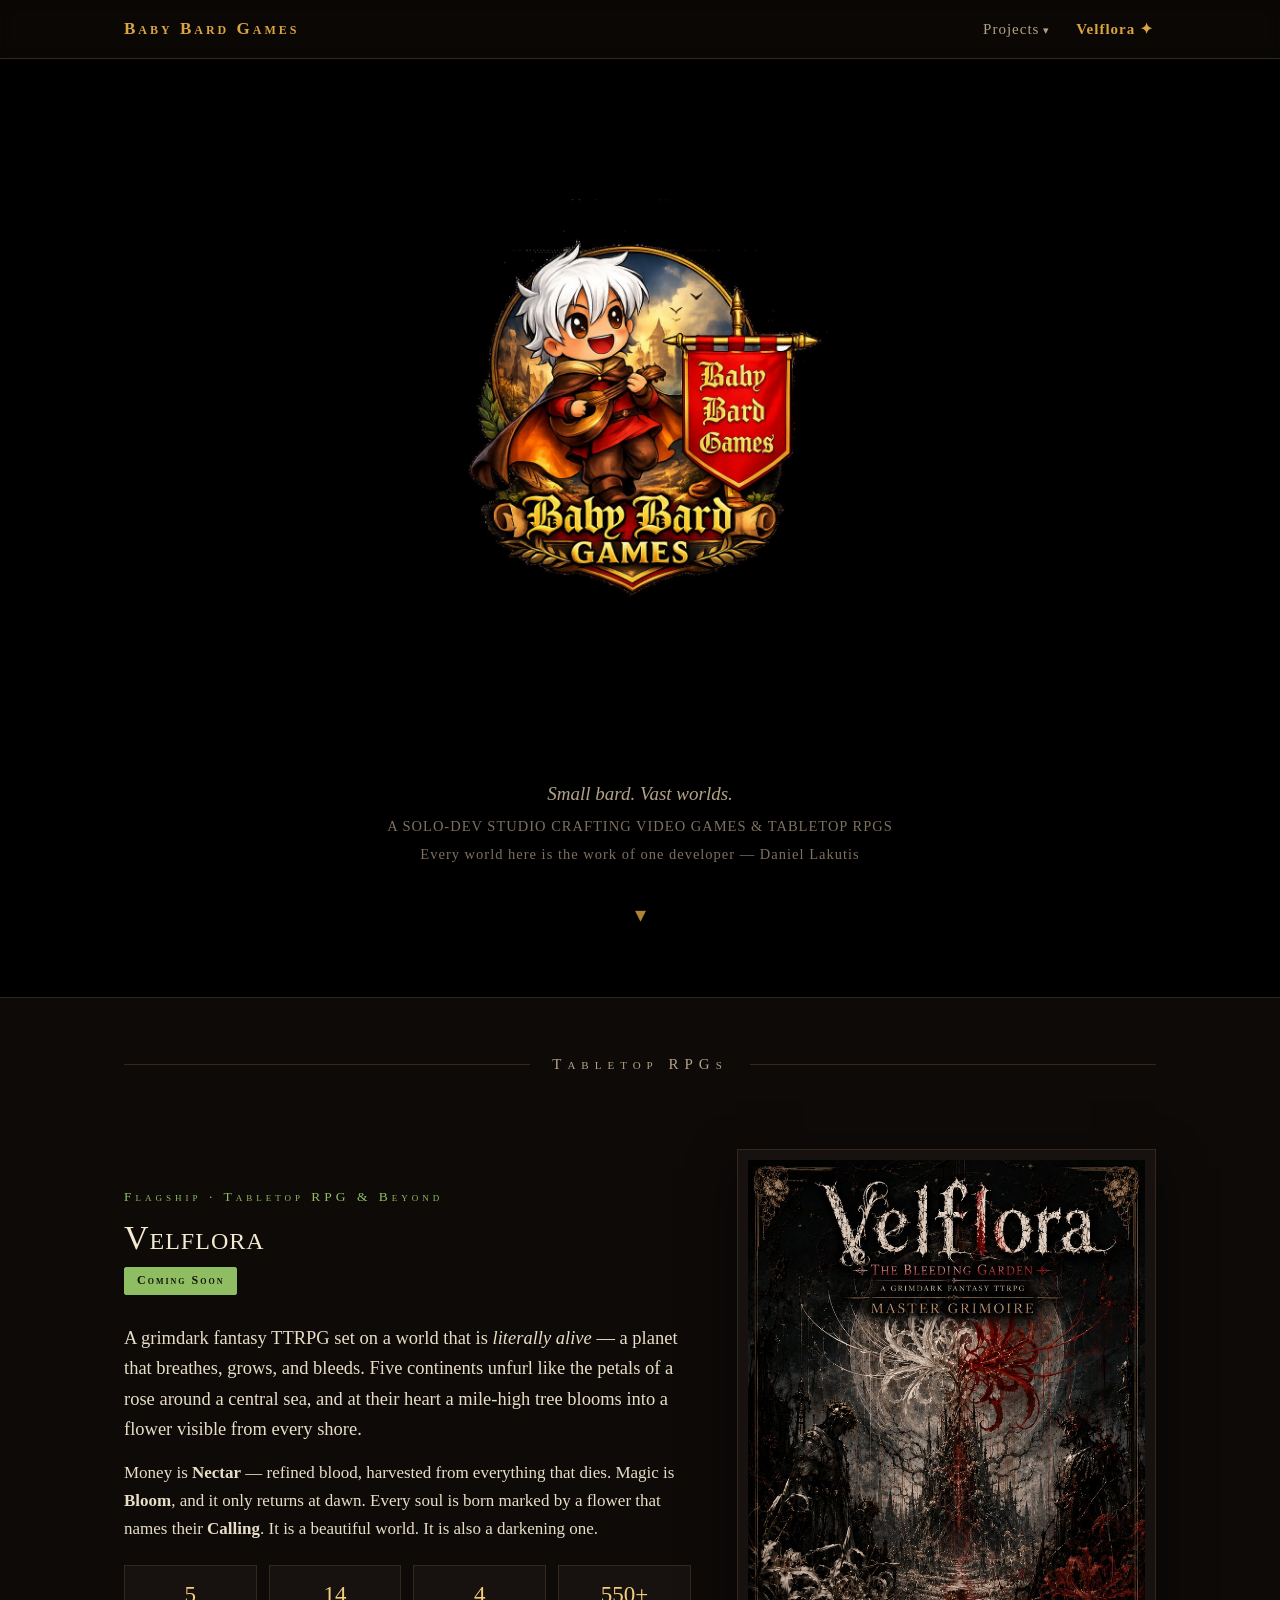
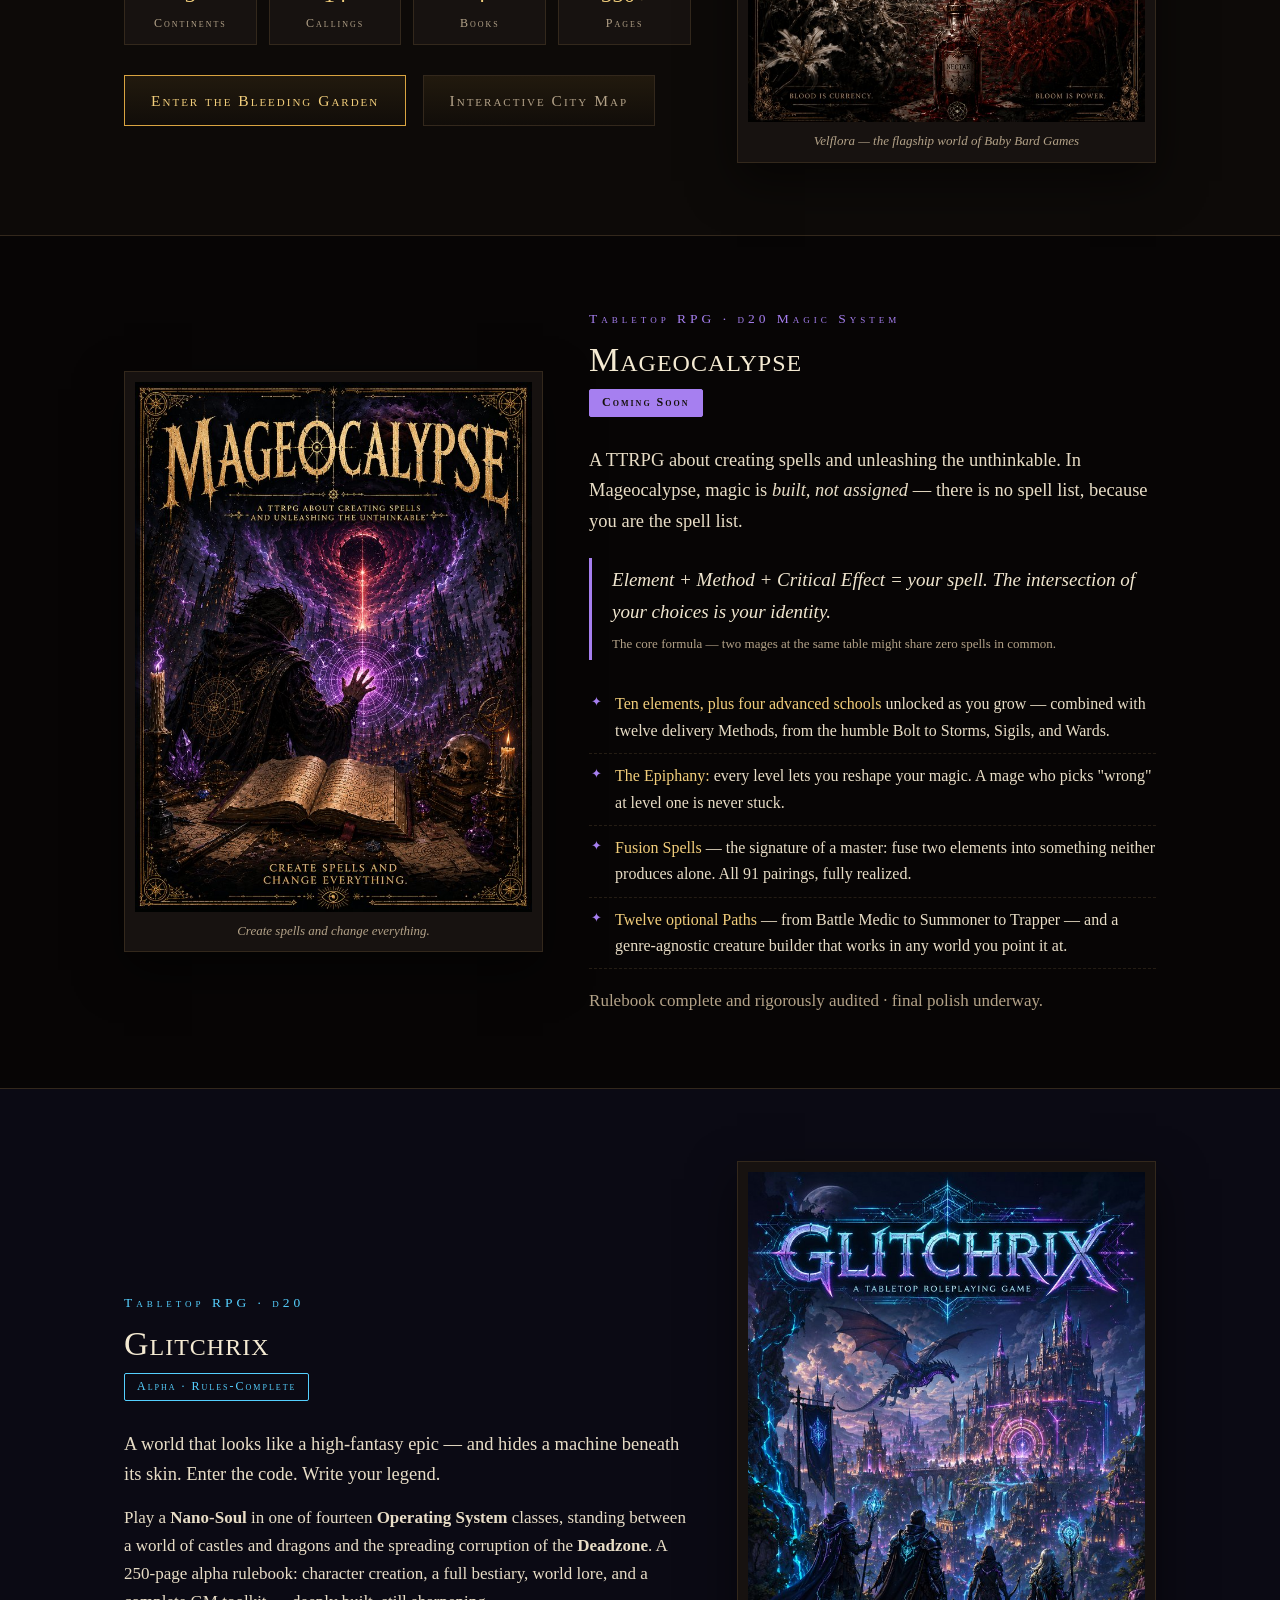
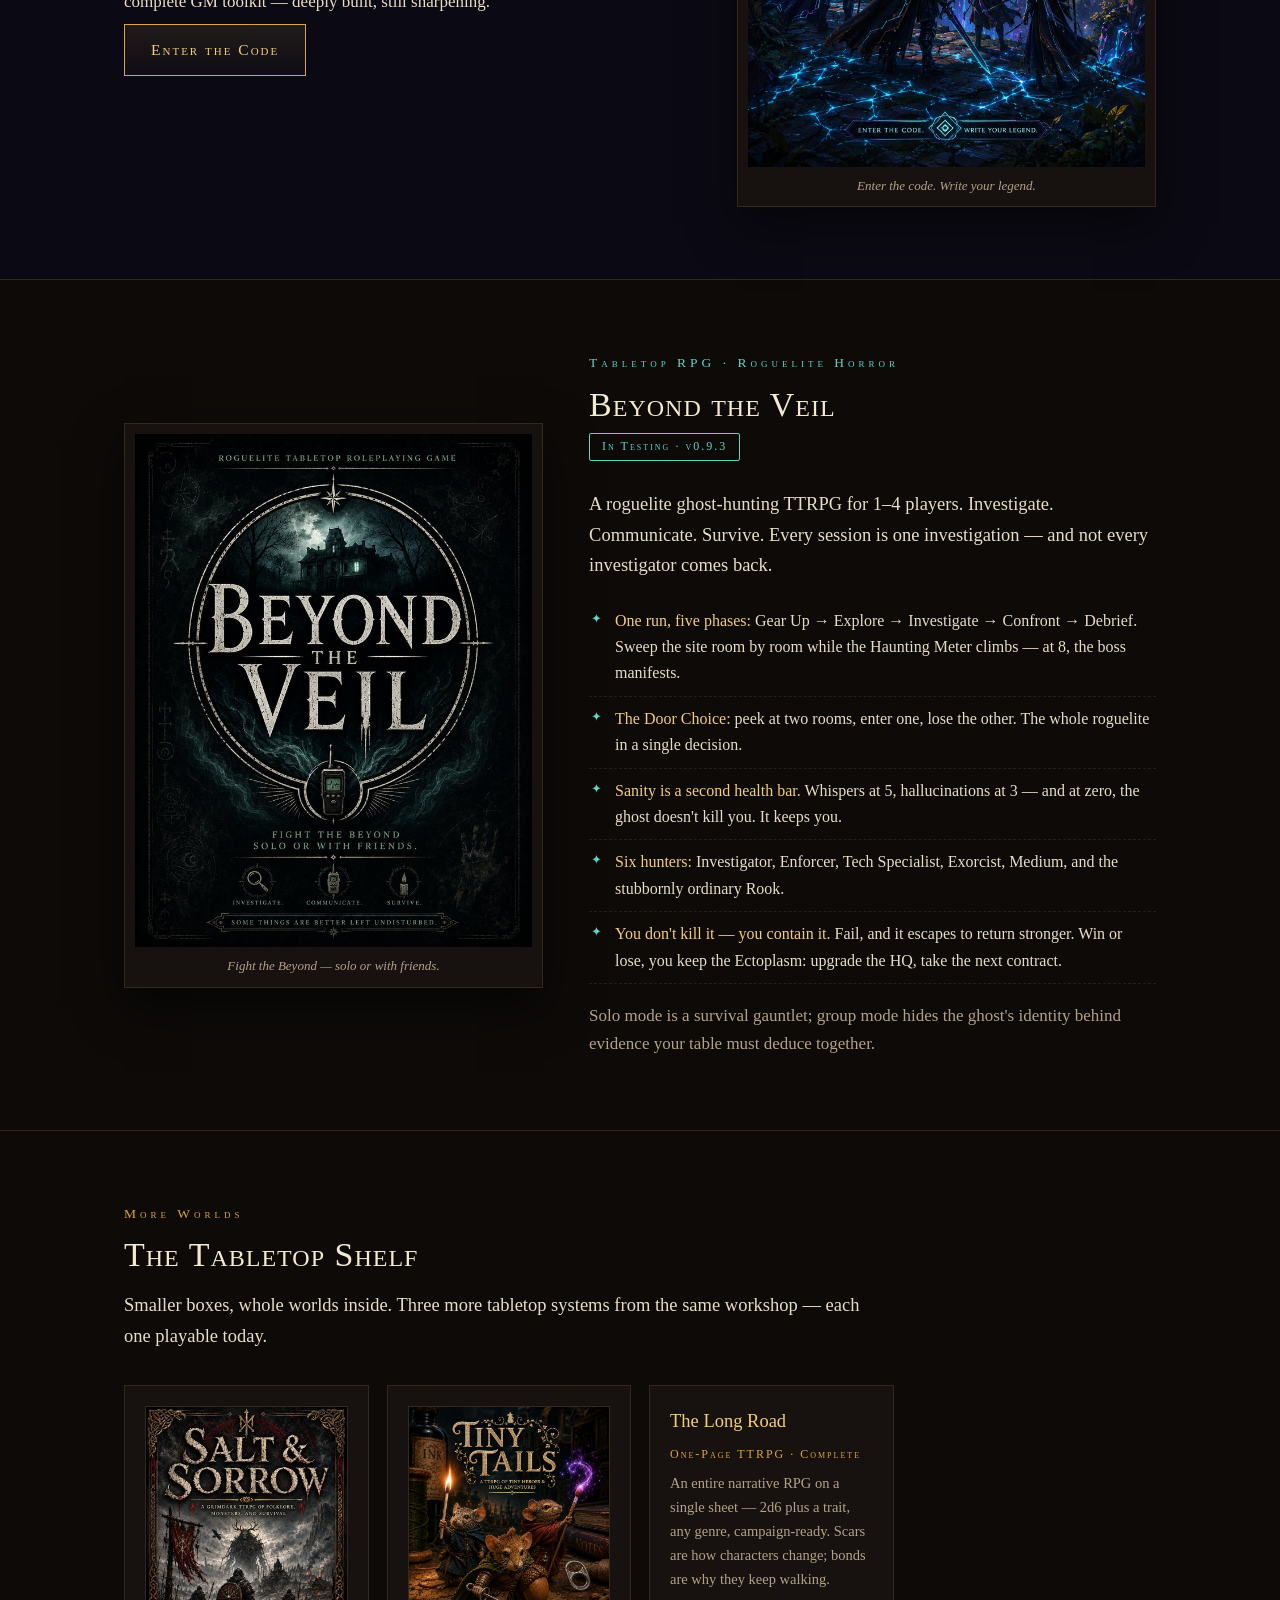
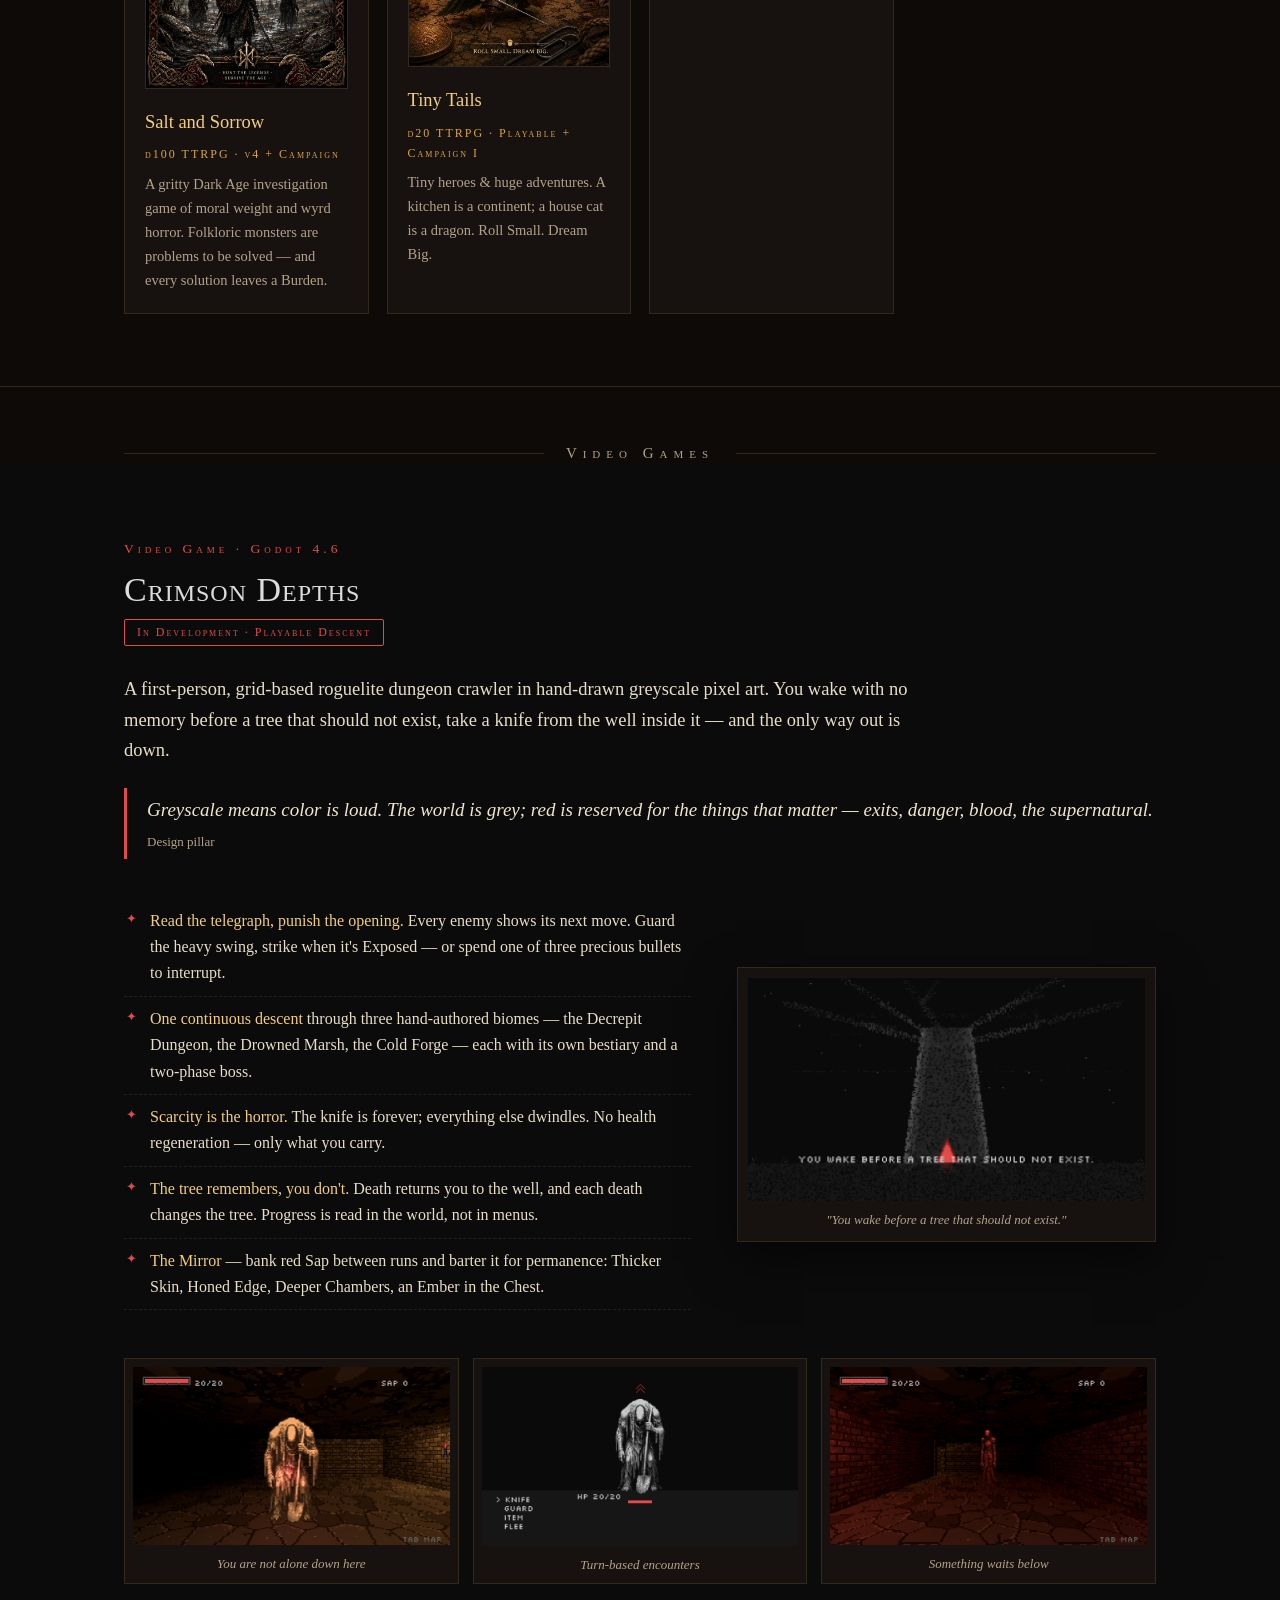
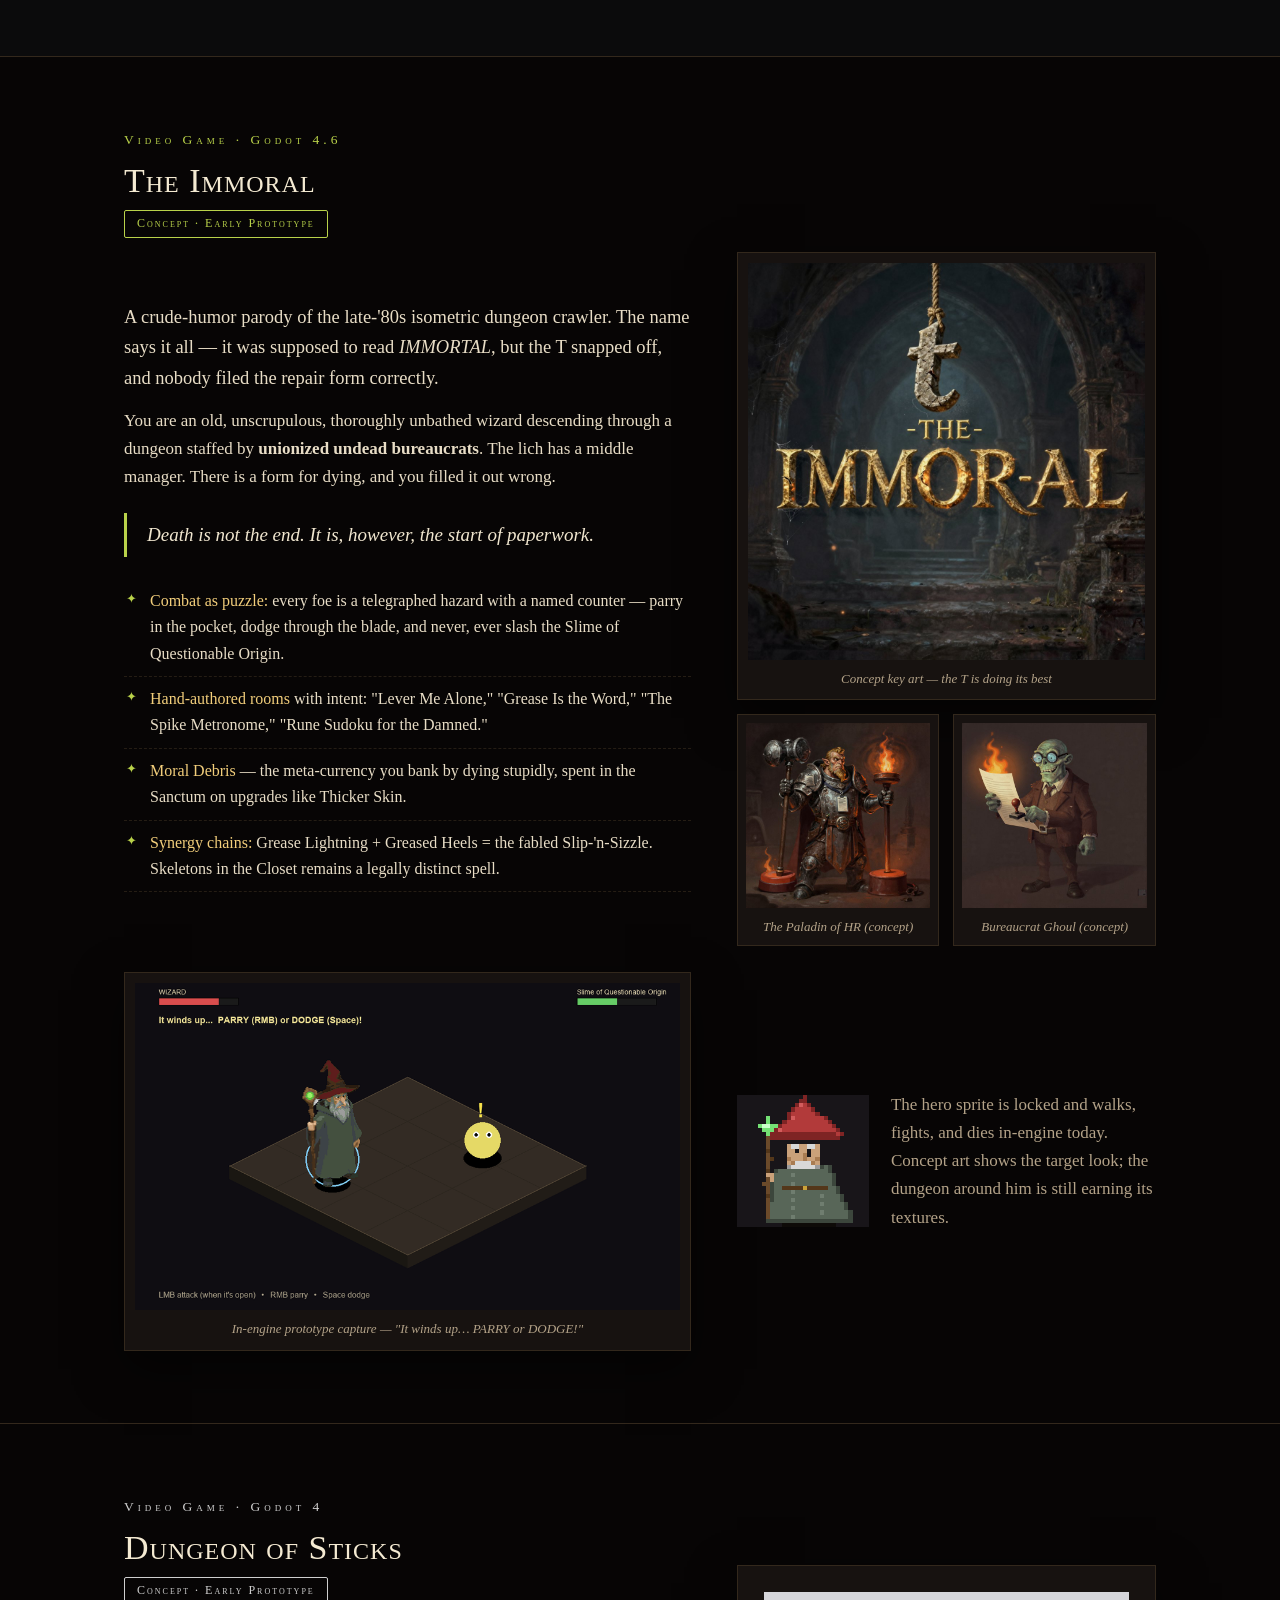
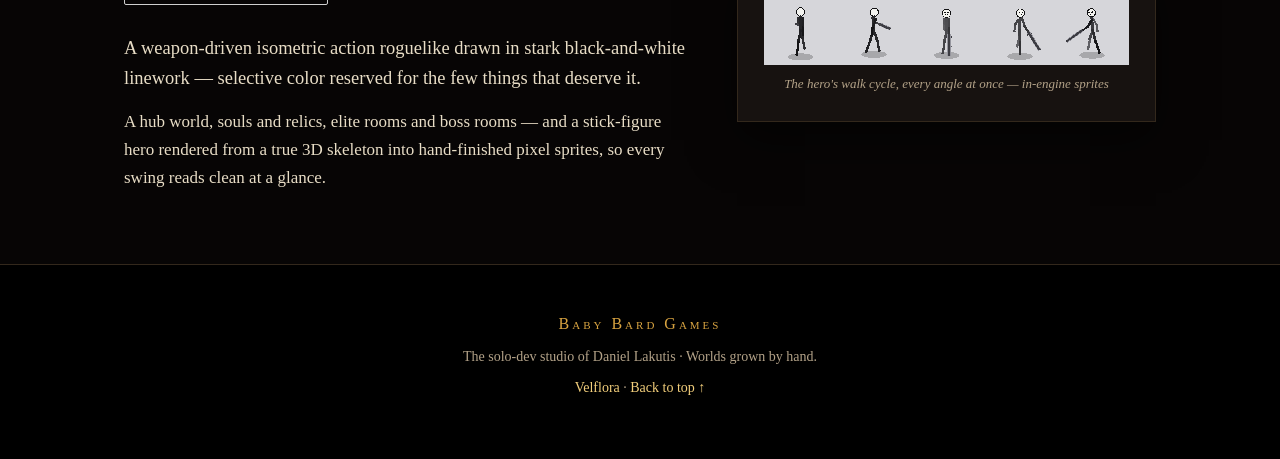
==== index.html @ f0d7d491 "Baby Bard Games portfolio — initial publish Studio site: Velflora flagship + Glitchrix sub-sites, in" ====
<!DOCTYPE html>
<html lang="en">
<head>
<meta charset="utf-8">
<meta name="viewport" content="width=device-width, initial-scale=1">
<title>Baby Bard Games — Handcrafted Worlds</title>
<meta name="description" content="Baby Bard Games — the solo-dev studio of Daniel Lakutis, crafting video games and tabletop RPGs: Velflora, Mageocalypse, Crimson Depths, The Immoral, Beyond the Veil, and more.">
<link rel="icon" href="data:image/svg+xml,<svg xmlns=%22http://www.w3.org/2000/svg%22 viewBox=%220 0 100 100%22><text y=%22.9em%22 font-size=%2290%22>🪕</text></svg>">
<link rel="stylesheet" href="styles.css">
</head>
<body>

<nav class="site" aria-label="Main">
  <div class="bar">
    <a class="brand" href="#top">Baby Bard Games</a>
    <ul>
      <li class="drop">
        <a class="navlink" href="#projects" aria-haspopup="true">Projects</a>
        <div class="menu">
          <a href="velflora.html"><span>✦ Velflora</span> <span class="tag">flagship</span></a>
          <a href="#mageocalypse"><span>Mageocalypse</span> <span class="tag">coming soon</span></a>
          <a href="glitchrix.html"><span>Glitchrix</span> <span class="tag">alpha</span></a>
          <div class="sep"></div>
          <a href="#beyond-the-veil"><span>Beyond the Veil</span> <span class="tag">in testing</span></a>
          <a href="#tabletop-shelf"><span>The Tabletop Shelf</span> <span class="tag">more worlds</span></a>
          <div class="sep"></div>
          <a href="#crimson-depths"><span>Crimson Depths</span> <span class="tag">in dev</span></a>
          <a href="#the-immoral"><span>The Immoral</span> <span class="tag">concept</span></a>
          <a href="#dungeon-of-sticks"><span>Dungeon of Sticks</span> <span class="tag">concept</span></a>
        </div>
      </li>
      <li><a class="navlink hot" href="velflora.html">Velflora ✦</a></li>
    </ul>
  </div>
</nav>

<header class="hero" id="top">
  <img class="logo" src="assets/bbg-logo.jpg" alt="Baby Bard Games — a small bard with a lute beside a red banner">
  <p class="tag">Small bard. Vast worlds.</p>
  <p class="sub">A SOLO-DEV STUDIO CRAFTING VIDEO GAMES &amp; TABLETOP RPGS</p>
  <p class="sub" style="margin-top:4px">Every world here is the work of one developer — Daniel Lakutis</p>
  <div class="scroll-cue">▾</div>
</header>

<main id="projects">

<div class="group-head"><span>Tabletop RPGs</span></div>

<!-- ══════════════════ VELFLORA FLAGSHIP ══════════════════ -->
<section class="block theme-verdant" id="velflora">
  <div class="wrap cols reveal">
    <div>
      <div class="kicker">Flagship · Tabletop RPG &amp; Beyond</div>
      <h2 class="title">Velflora</h2>
      <span class="chip solid">Coming Soon</span>
      <p class="lede">A grimdark fantasy TTRPG set on a world that is <em>literally alive</em> — a planet that breathes, grows, and bleeds. Five continents unfurl like the petals of a rose around a central sea, and at their heart a mile-high tree blooms into a flower visible from every shore.</p>
      <p>Money is <b>Nectar</b> — refined blood, harvested from everything that dies. Magic is <b>Bloom</b>, and it only returns at dawn. Every soul is born marked by a flower that names their <b>Calling</b>. It is a beautiful world. It is also a darkening one.</p>
      <div class="statrow">
        <div class="stat"><div class="n">5</div><div class="l">Continents</div></div>
        <div class="stat"><div class="n">14</div><div class="l">Callings</div></div>
        <div class="stat"><div class="n">4</div><div class="l">Books</div></div>
        <div class="stat"><div class="n">550+</div><div class="l">Pages</div></div>
      </div>
      <a class="btn" href="velflora.html">Enter the Bleeding Garden</a>
      <a class="btn ghost" href="bastion-map.html">Interactive City Map</a>
    </div>
    <figure class="framed">
      <img src="assets/velflora-master-cover.jpg" alt="Velflora master cover — ornate botanical cover art">
      <figcaption>Velflora — the flagship world of Baby Bard Games</figcaption>
    </figure>
  </div>
</section>

<!-- ══════════════════ MAGEOCALYPSE ══════════════════ -->
<section class="block alt theme-mage" id="mageocalypse">
  <div class="wrap cols flip reveal">
    <figure class="framed">
      <img src="assets/mageocalypse-cover.jpg" alt="Mageocalypse cover — a hooded mage before a glowing arcane circle above an open spellbook">
      <figcaption>Create spells and change everything.</figcaption>
    </figure>
    <div>
      <div class="kicker">Tabletop RPG · d20 Magic System</div>
      <h2 class="title">Mageocalypse</h2>
      <span class="chip solid">Coming Soon</span>
      <p class="lede">A TTRPG about creating spells and unleashing the unthinkable. In Mageocalypse, magic is <em>built, not assigned</em> — there is no spell list, because you are the spell list.</p>
      <blockquote class="pull">Element + Method + Critical Effect = your spell. The intersection of your choices is your identity.<cite>The core formula — two mages at the same table might share zero spells in common.</cite></blockquote>
      <ul class="features">
        <li><b>Ten elements, plus four advanced schools</b> unlocked as you grow — combined with twelve delivery Methods, from the humble Bolt to Storms, Sigils, and Wards.</li>
        <li><b>The Epiphany:</b> every level lets you reshape your magic. A mage who picks "wrong" at level one is never stuck.</li>
        <li><b>Fusion Spells</b> — the signature of a master: fuse two elements into something neither produces alone. All 91 pairings, fully realized.</li>
        <li><b>Twelve optional Paths</b> — from Battle Medic to Summoner to Trapper — and a genre-agnostic creature builder that works in any world you point it at.</li>
      </ul>
      <p class="dim">Rulebook complete and rigorously audited · final polish underway.</p>
    </div>
  </div>
</section>

<!-- ══════════════════ GLITCHRIX ══════════════════ -->
<section class="block theme-glitchrix" id="glitchrix">
  <div class="wrap cols reveal">
    <div>
      <div class="kicker">Tabletop RPG · d20</div>
      <h2 class="title">Glitchrix</h2>
      <span class="chip">Alpha · Rules-Complete</span>
      <p class="lede">A world that looks like a high-fantasy epic — and hides a machine beneath its skin. Enter the code. Write your legend.</p>
      <p>Play a <b>Nano-Soul</b> in one of fourteen <b>Operating System</b> classes, standing between a world of castles and dragons and the spreading corruption of the <b>Deadzone</b>. A 250-page alpha rulebook: character creation, a full bestiary, world lore, and a complete GM toolkit — deeply built, still sharpening.</p>
      <a class="btn" href="glitchrix.html">Enter the Code</a>
    </div>
    <figure class="framed">
      <img src="assets/glitchrix-cover.jpg" alt="Glitchrix cover — four adventurers overlooking a neon circuit-lit fantasy citadel beneath a dragon">
      <figcaption>Enter the code. Write your legend.</figcaption>
    </figure>
  </div>
</section>

<!-- ══════════════════ BEYOND THE VEIL ══════════════════ -->
<section class="block theme-veil" id="beyond-the-veil">
  <div class="wrap cols flip reveal">
    <figure class="framed">
      <img src="assets/beyond-the-veil-cover.jpg" alt="Beyond the Veil cover — a decaying mansion under a full moon above a spirit-box device">
      <figcaption>Fight the Beyond — solo or with friends.</figcaption>
    </figure>
    <div>
      <div class="kicker">Tabletop RPG · Roguelite Horror</div>
      <h2 class="title">Beyond the Veil</h2>
      <span class="chip">In Testing · v0.9.3</span>
      <p class="lede">A roguelite ghost-hunting TTRPG for 1–4 players. Investigate. Communicate. Survive. Every session is one investigation — and not every investigator comes back.</p>
      <ul class="features">
        <li><b>One run, five phases:</b> Gear Up → Explore → Investigate → Confront → Debrief. Sweep the site room by room while the Haunting Meter climbs — at 8, the boss manifests.</li>
        <li><b>The Door Choice:</b> peek at two rooms, enter one, lose the other. The whole roguelite in a single decision.</li>
        <li><b>Sanity is a second health bar.</b> Whispers at 5, hallucinations at 3 — and at zero, the ghost doesn't kill you. It keeps you.</li>
        <li><b>Six hunters:</b> Investigator, Enforcer, Tech Specialist, Exorcist, Medium, and the stubbornly ordinary Rook.</li>
        <li><b>You don't kill it — you contain it.</b> Fail, and it escapes to return stronger. Win or lose, you keep the Ectoplasm: upgrade the HQ, take the next contract.</li>
      </ul>
      <p class="dim">Solo mode is a survival gauntlet; group mode hides the ghost's identity behind evidence your table must deduce together.</p>
    </div>
  </div>
</section>

<!-- ══════════════════ TABLETOP SHELF ══════════════════ -->
<section class="block" id="tabletop-shelf">
  <div class="wrap reveal">
    <div class="kicker">More Worlds</div>
    <h2 class="title">The Tabletop Shelf</h2>
    <p class="lede" style="max-width:760px">Smaller boxes, whole worlds inside. Three more tabletop systems from the same workshop — each one playable today.</p>
    <div class="cards">
      <div class="card">
        <img class="cover" src="assets/salt-sorrow-cover.jpg" alt="Salt and Sorrow cover art">
        <h3>Salt and Sorrow</h3>
        <span class="flower">d100 TTRPG · v4 + Campaign</span>
        <p>A gritty Dark Age investigation game of moral weight and wyrd horror. Folkloric monsters are problems to be solved — and every solution leaves a Burden.</p>
      </div>
      <div class="card">
        <img class="cover" src="assets/tiny-tails-cover.jpg" alt="Tiny Tails cover art">
        <h3>Tiny Tails</h3>
        <span class="flower">d20 TTRPG · Playable + Campaign I</span>
        <p>Tiny heroes &amp; huge adventures. A kitchen is a continent; a house cat is a dragon. Roll Small. Dream Big.</p>
      </div>
      <div class="card">
        <h3>The Long Road</h3>
        <span class="flower">One-Page TTRPG · Complete</span>
        <p>An entire narrative RPG on a single sheet — 2d6 plus a trait, any genre, campaign-ready. Scars are how characters change; bonds are why they keep walking.</p>
      </div>
    </div>
  </div>
</section>

<div class="group-head"><span>Video Games</span></div>

<!-- ══════════════════ CRIMSON DEPTHS ══════════════════ -->
<section class="block theme-crimson" id="crimson-depths">
  <div class="wrap reveal">
    <div class="kicker">Video Game · Godot 4.6</div>
    <h2 class="title">Crimson Depths</h2>
    <span class="chip">In Development · Playable Descent</span>
    <p class="lede" style="max-width:820px">A first-person, grid-based roguelite dungeon crawler in hand-drawn greyscale pixel art. You wake with no memory before a tree that should not exist, take a knife from the well inside it — and the only way out is down.</p>
    <blockquote class="pull">Greyscale means color is loud. The world is grey; red is reserved for the things that matter — exits, danger, blood, the supernatural.<cite>Design pillar</cite></blockquote>
    <div class="cols">
      <ul class="features">
        <li><b>Read the telegraph, punish the opening.</b> Every enemy shows its next move. Guard the heavy swing, strike when it's Exposed — or spend one of three precious bullets to interrupt.</li>
        <li><b>One continuous descent</b> through three hand-authored biomes — the Decrepit Dungeon, the Drowned Marsh, the Cold Forge — each with its own bestiary and a two-phase boss.</li>
        <li><b>Scarcity is the horror.</b> The knife is forever; everything else dwindles. No health regeneration — only what you carry.</li>
        <li><b>The tree remembers, you don't.</b> Death returns you to the well, and each death changes the tree. Progress is read in the world, not in menus.</li>
        <li><b>The Mirror</b> — bank red Sap between runs and barter it for permanence: Thicker Skin, Honed Edge, Deeper Chambers, an Ember in the Chest.</li>
      </ul>
      <figure class="framed">
        <img src="assets/crimson-loop_intro.png" alt="Crimson Depths intro card — a pale stippled tree on black: YOU WAKE BEFORE A TREE THAT SHOULD NOT EXIST">
        <figcaption>"You wake before a tree that should not exist."</figcaption>
      </figure>
    </div>
    <div class="shots">
      <figure><img src="assets/crimson-loop_explore_pack.png" alt="First-person view of a hooded, shovel-bearing creature looming in a torchlit stone room"><figcaption>You are not alone down here</figcaption></figure>
      <figure><img src="assets/crimson-loop_encounter.png" alt="Turn-based combat menu against a telegraphing enemy"><figcaption>Turn-based encounters</figcaption></figure>
      <figure><img src="assets/crimson-loop_explore_boss.png" alt="A gaunt figure looming in a red-lit corridor"><figcaption>Something waits below</figcaption></figure>
    </div>
  </div>
</section>

<!-- ══════════════════ THE IMMORAL ══════════════════ -->
<section class="block alt theme-immoral" id="the-immoral">
  <div class="wrap reveal">
    <div class="kicker">Video Game · Godot 4.6</div>
    <h2 class="title">The Immoral</h2>
    <span class="chip">Concept · Early Prototype</span>
    <div class="cols">
      <div>
        <p class="lede">A crude-humor parody of the late-'80s isometric dungeon crawler. The name says it all — it was supposed to read <em>IMMORTAL</em>, but the T snapped off, and nobody filed the repair form correctly.</p>
        <p>You are an old, unscrupulous, thoroughly unbathed wizard descending through a dungeon staffed by <b>unionized undead bureaucrats</b>. The lich has a middle manager. There is a form for dying, and you filled it out wrong.</p>
        <blockquote class="pull">Death is not the end. It is, however, the start of paperwork.</blockquote>
        <ul class="features">
          <li><b>Combat as puzzle:</b> every foe is a telegraphed hazard with a named counter — parry in the pocket, dodge through the blade, and never, ever slash the Slime of Questionable Origin.</li>
          <li><b>Hand-authored rooms</b> with intent: "Lever Me Alone," "Grease Is the Word," "The Spike Metronome," "Rune Sudoku for the Damned."</li>
          <li><b>Moral Debris</b> — the meta-currency you bank by dying stupidly, spent in the Sanctum on upgrades like Thicker Skin.</li>
          <li><b>Synergy chains:</b> Grease Lightning + Greased Heels = the fabled Slip-'n-Sizzle. Skeletons in the Closet remains a legally distinct spell.</li>
        </ul>
      </div>
      <div>
        <figure class="framed">
          <img src="assets/immoral-title.jpg" alt="The Immoral key art — gold IMMORAL lettering with a cracked stone T dangling from a rope in a torchlit dungeon archway">
          <figcaption>Concept key art — the T is doing its best</figcaption>
        </figure>
        <div class="shots two" style="margin-top:14px">
          <figure><img src="assets/immoral-paladin-hr.jpg" alt="Concept art of the Paladin of HR, armored knight with a giant rubber-stamp mace"><figcaption>The Paladin of HR (concept)</figcaption></figure>
          <figure><img src="assets/immoral-ghoul.jpg" alt="Concept art of the Bureaucrat Ghoul clutching cursed paperwork"><figcaption>Bureaucrat Ghoul (concept)</figcaption></figure>
        </div>
      </div>
    </div>
    <div class="cols" style="margin-top:26px">
      <figure class="framed">
        <img src="assets/immoral-combat-proto.png" alt="In-engine prototype: pixel wizard versus slime with parry-or-dodge prompt">
        <figcaption>In-engine prototype capture — "It winds up… PARRY or DODGE!"</figcaption>
      </figure>
      <div style="display:flex; align-items:center; gap:22px">
        <img src="assets/immoral-wizard-idle.gif" alt="Animated pixel-art idle of the wizard hero" style="image-rendering: pixelated; width:132px">
        <p class="dim">The hero sprite is locked and walks, fights, and dies in-engine today. Concept art shows the target look; the dungeon around him is still earning its textures.</p>
      </div>
    </div>
  </div>
</section>

<!-- ══════════════════ DUNGEON OF STICKS ══════════════════ -->
<section class="block alt theme-sticks" id="dungeon-of-sticks">
  <div class="wrap cols reveal">
    <div>
      <div class="kicker">Video Game · Godot 4</div>
      <h2 class="title">Dungeon of Sticks</h2>
      <span class="chip">Concept · Early Prototype</span>
      <p class="lede">A weapon-driven isometric action roguelike drawn in stark black-and-white linework — selective color reserved for the few things that deserve it.</p>
      <p>A hub world, souls and relics, elite rooms and boss rooms — and a stick-figure hero rendered from a true 3D skeleton into hand-finished pixel sprites, so every swing reads clean at a glance.</p>
    </div>
    <figure class="framed" style="text-align:center; padding:26px">
      <img src="assets/dos-sword-walk.gif" alt="Animated stick-figure hero walk cycle with a sword, shown from five angles, black and white pixel art" style="image-rendering: pixelated; width:100%; margin:0 auto">
      <figcaption>The hero's walk cycle, every angle at once — in-engine sprites</figcaption>
    </figure>
  </div>
</section>

</main>

<footer class="site">
  <div class="mark">Baby Bard Games</div>
  <p>The solo-dev studio of Daniel Lakutis · Worlds grown by hand.</p>
  <p><a href="velflora.html">Velflora</a> · <a href="#top">Back to top ↑</a></p>
</footer>

</body>
</html>
---- styles.css ----
/* Baby Bard Games — portfolio stylesheet (no external deps) */

:root {
  --bg: #0d0a08;
  --bg-deep: #070505;
  --panel: #171210;
  --panel-2: #1e1713;
  --line: #33281c;
  --gold: #d9a441;
  --gold-bright: #f2ce7b;
  --red: #a8232a;
  --ink: #e8ddc6;
  --ink-dim: #b3a288;
  --accent: var(--gold);
  --maxw: 1080px;
}

* { margin: 0; padding: 0; box-sizing: border-box; }

html { scroll-behavior: smooth; }

body {
  background: var(--bg);
  color: var(--ink);
  font-family: Georgia, 'Palatino Linotype', 'Times New Roman', serif;
  font-size: 17px;
  line-height: 1.65;
}

img { max-width: 100%; display: block; }

a { color: var(--gold-bright); text-decoration: none; }
a:hover { color: #fff; }

.wrap { max-width: var(--maxw); margin: 0 auto; padding: 0 24px; }

/* ---------- Nav ---------- */

nav.site {
  position: sticky; top: 0; z-index: 50;
  background: rgba(10, 8, 6, 0.92);
  border-bottom: 1px solid var(--line);
  backdrop-filter: blur(6px);
}
nav.site .bar {
  max-width: var(--maxw); margin: 0 auto; padding: 0 24px;
  display: flex; align-items: center; gap: 28px; height: 58px;
}
@media (max-width: 840px) {
  /* narrow screens: nav scrolls sideways; dropdown links fall back to anchors */
  nav.site .bar { overflow-x: auto; white-space: nowrap; gap: 18px; scrollbar-width: none; }
  nav.site .bar::-webkit-scrollbar { display: none; }
  .drop:hover .menu, .drop:focus-within .menu { display: none; }
}
.brand {
  font-variant: small-caps; letter-spacing: 3px; font-weight: bold;
  color: var(--gold); font-size: 17px; white-space: nowrap;
}
.brand:hover { color: var(--gold-bright); }
nav.site ul { list-style: none; display: flex; gap: 22px; align-items: center; margin-left: auto; }
nav.site li { position: relative; }
nav.site a.navlink {
  color: var(--ink-dim); font-size: 15px; letter-spacing: 1px;
  padding: 6px 2px; display: inline-block;
}
nav.site a.navlink:hover, nav.site a.navlink:focus { color: var(--gold-bright); }
nav.site a.navlink.hot { color: var(--gold); font-weight: bold; }

/* CSS-only dropdown (hover + keyboard focus) */
.drop > a.navlink::after { content: " ▾"; font-size: 11px; color: var(--ink-dim); }
.drop .menu {
  position: absolute; top: 100%; left: -14px; min-width: 240px;
  background: var(--panel-2); border: 1px solid var(--line); border-top: 2px solid var(--gold);
  display: none; flex-direction: column; padding: 8px 0;
  box-shadow: 0 14px 30px rgba(0,0,0,.55);
}
.drop:hover .menu, .drop:focus-within .menu { display: flex; }
.drop .menu a {
  padding: 9px 18px; color: var(--ink); font-size: 15px; display: flex;
  justify-content: space-between; align-items: baseline; gap: 14px;
}
.drop .menu a:hover { background: rgba(217, 164, 65, 0.08); color: var(--gold-bright); }
.drop .menu .tag { font-size: 11px; letter-spacing: 1px; color: var(--ink-dim); font-variant: small-caps; }
.drop .menu .sep { border-top: 1px solid var(--line); margin: 6px 0; }

/* ---------- Hero ---------- */

header.hero {
  background: #000; text-align: center;
  padding: 56px 24px 64px;
  border-bottom: 1px solid var(--line);
}
header.hero img.logo { width: min(430px, 78vw); margin: 0 auto; }
header.hero p.tag {
  margin-top: 18px; color: var(--ink-dim); font-style: italic; font-size: 19px;
}
header.hero p.sub { margin-top: 6px; color: #7d7060; font-size: 14.5px; letter-spacing: 1px; }
.scroll-cue { margin-top: 30px; color: var(--gold); font-size: 22px; opacity: .8; }

/* ---------- Sections ---------- */

section.block { padding: 72px 0; border-bottom: 1px solid var(--line); }
section.block.alt { background: var(--bg-deep); }

.kicker {
  font-variant: small-caps; letter-spacing: 4px; font-size: 13.5px;
  color: var(--accent); margin-bottom: 10px;
}
h1, h2, h3 { font-weight: normal; color: #f4ead2; }
h2.title { font-size: 34px; line-height: 1.2; margin-bottom: 6px; font-variant: small-caps; letter-spacing: 1px; }
h3 { font-size: 20px; margin-bottom: 8px; color: var(--gold-bright); }
p.lede { font-size: 18.5px; color: var(--ink); margin: 14px 0; }
p.dim, .dim { color: var(--ink-dim); }
p + p { margin-top: 12px; }

.chip {
  display: inline-block; font-size: 12px; letter-spacing: 2px; font-variant: small-caps;
  border: 1px solid var(--accent); color: var(--accent);
  padding: 3px 12px; border-radius: 2px; margin-bottom: 14px;
}
.chip.solid { background: var(--accent); color: #14100a; font-weight: bold; }

.cols { display: grid; grid-template-columns: 1.15fr .85fr; gap: 46px; align-items: center; }
.cols.flip { grid-template-columns: .85fr 1.15fr; }
@media (max-width: 840px) { .cols, .cols.flip { grid-template-columns: 1fr; } }

.framed {
  border: 1px solid var(--line); background: var(--panel);
  padding: 10px; box-shadow: 0 18px 44px rgba(0,0,0,.5);
}
.framed img { width: 100%; }
figcaption { font-size: 13px; color: var(--ink-dim); padding-top: 8px; font-style: italic; text-align: center; }

ul.features { list-style: none; margin: 18px 0; }
ul.features li {
  padding: 9px 0 9px 26px; position: relative; color: var(--ink);
  border-bottom: 1px dashed rgba(51, 40, 28, 0.7); font-size: 16px;
}
ul.features li::before { content: "✦"; position: absolute; left: 2px; color: var(--accent); font-size: 13px; }
ul.features b { color: var(--gold-bright); font-weight: normal; }

blockquote.pull {
  border-left: 3px solid var(--accent); padding: 6px 0 6px 20px; margin: 22px 0;
  font-style: italic; font-size: 19px; color: #f0e6cf;
}
blockquote.pull cite { display: block; font-size: 13px; color: var(--ink-dim); margin-top: 6px; font-style: normal; }

.shots { display: grid; grid-template-columns: repeat(3, 1fr); gap: 14px; margin-top: 30px; }
.shots.two { grid-template-columns: repeat(2, 1fr); }
@media (max-width: 720px) { .shots, .shots.two { grid-template-columns: 1fr; } }
.shots figure { border: 1px solid var(--line); background: var(--panel); padding: 8px; margin: 0; }

.statrow { display: flex; flex-wrap: wrap; gap: 12px; margin: 22px 0; }
.stat {
  border: 1px solid var(--line); background: var(--panel); padding: 10px 18px; text-align: center; flex: 1 1 120px;
}
.stat .n { color: var(--gold-bright); font-size: 23px; }
.stat .l { color: var(--ink-dim); font-size: 12px; letter-spacing: 2px; font-variant: small-caps; }

.btn {
  display: inline-block; margin: 8px 12px 0 0; padding: 12px 26px;
  border: 1px solid var(--gold); color: var(--gold-bright);
  letter-spacing: 2px; font-variant: small-caps; font-size: 15.5px;
  background: linear-gradient(180deg, rgba(217,164,65,.10), rgba(217,164,65,.02));
}
.btn:hover { background: var(--gold); color: #17110a; }
.btn.ghost { border-color: var(--line); color: var(--ink-dim); }
.btn.ghost:hover { border-color: var(--gold); color: var(--gold-bright); background: none; }

/* Card grids (shelf, callings, regions) */
.cards { display: grid; grid-template-columns: repeat(auto-fill, minmax(230px, 1fr)); gap: 18px; margin-top: 34px; }
.card {
  background: var(--panel); border: 1px solid var(--line); padding: 20px;
  display: flex; flex-direction: column; gap: 8px;
}
.card:hover { border-color: rgba(217,164,65,.5); }
.card .flower { font-size: 12px; color: var(--accent); letter-spacing: 2px; font-variant: small-caps; }
.card h3 { margin: 0; font-size: 18.5px; }
.card p { font-size: 14.5px; color: var(--ink-dim); }
.card img.cover { border: 1px solid var(--line); margin-bottom: 10px; }

/* Medium group divider bands */
.group-head {
  display: flex; align-items: center; gap: 22px;
  max-width: var(--maxw); margin: 0 auto; padding: 54px 24px 0;
}
.group-head::before, .group-head::after {
  content: ""; flex: 1; border-top: 1px solid var(--line);
}
.group-head span {
  font-variant: small-caps; letter-spacing: 6px; font-size: 15px; color: var(--ink-dim);
  white-space: nowrap;
}

/* Per-project accent themes */
.theme-glitchrix { --accent: #55d0ff; }
.theme-glitchrix.block { background: #0b0a14; }
.theme-crimson { --accent: #e24b4a; }
.theme-crimson.block { background: #0b0b0c; }
.theme-crimson h2.title, .theme-crimson h3 { color: #dcdcdc; }
.theme-immoral { --accent: #b9d24a; }
.theme-veil { --accent: #5fd3c4; }
.theme-mage { --accent: #a67ff0; }
.theme-sticks { --accent: #cfcfcf; }
.theme-sticks.block { background: #0a0a0a; }
.theme-verdant { --accent: #8fbe62; }

/* Reveal on scroll — pure CSS scroll-driven animation; content is always
   visible by default and simply doesn't animate in older browsers */
@supports (animation-timeline: view()) {
  .reveal { animation: rise both; animation-timeline: view(); animation-range: entry 0% entry 35%; }
  @keyframes rise {
    from { transform: translateY(30px); }
    to { transform: none; }
  }
}
@media (prefers-reduced-motion: reduce) {
  html { scroll-behavior: auto; }
  .reveal { animation: none; }
}

/* Footer */
footer.site {
  padding: 46px 24px 60px; text-align: center; color: var(--ink-dim); font-size: 14px;
  background: #000;
}
footer.site .mark { font-variant: small-caps; letter-spacing: 3px; color: var(--gold); font-size: 16px; }
footer.site p { margin-top: 8px; }

/* Parchment panel (maps) */
.parchment {
  background: #e9ddc0; border: 1px solid #b7a67f; padding: 14px;
  box-shadow: 0 18px 44px rgba(0,0,0,.55);
}
.parchment img { width: 100%; }

/* Velflora hero */
.v-hero {
  background:
    radial-gradient(1100px 500px at 20% -10%, rgba(143, 190, 98, 0.14), transparent 60%),
    radial-gradient(900px 480px at 95% 10%, rgba(168, 35, 42, 0.12), transparent 55%),
    var(--bg-deep);
  border-bottom: 1px solid var(--line);
  padding: 74px 0;
}
.v-hero h1 {
  font-size: clamp(44px, 7vw, 72px); letter-spacing: 10px; font-variant: small-caps;
  color: #f4ead2; line-height: 1.05;
}
.v-hero .epithet { color: var(--accent); font-style: italic; font-size: 21px; margin: 10px 0 18px; }

.divider-vine { text-align: center; color: var(--accent); opacity: .6; font-size: 18px; letter-spacing: 8px; padding: 8px 0; }
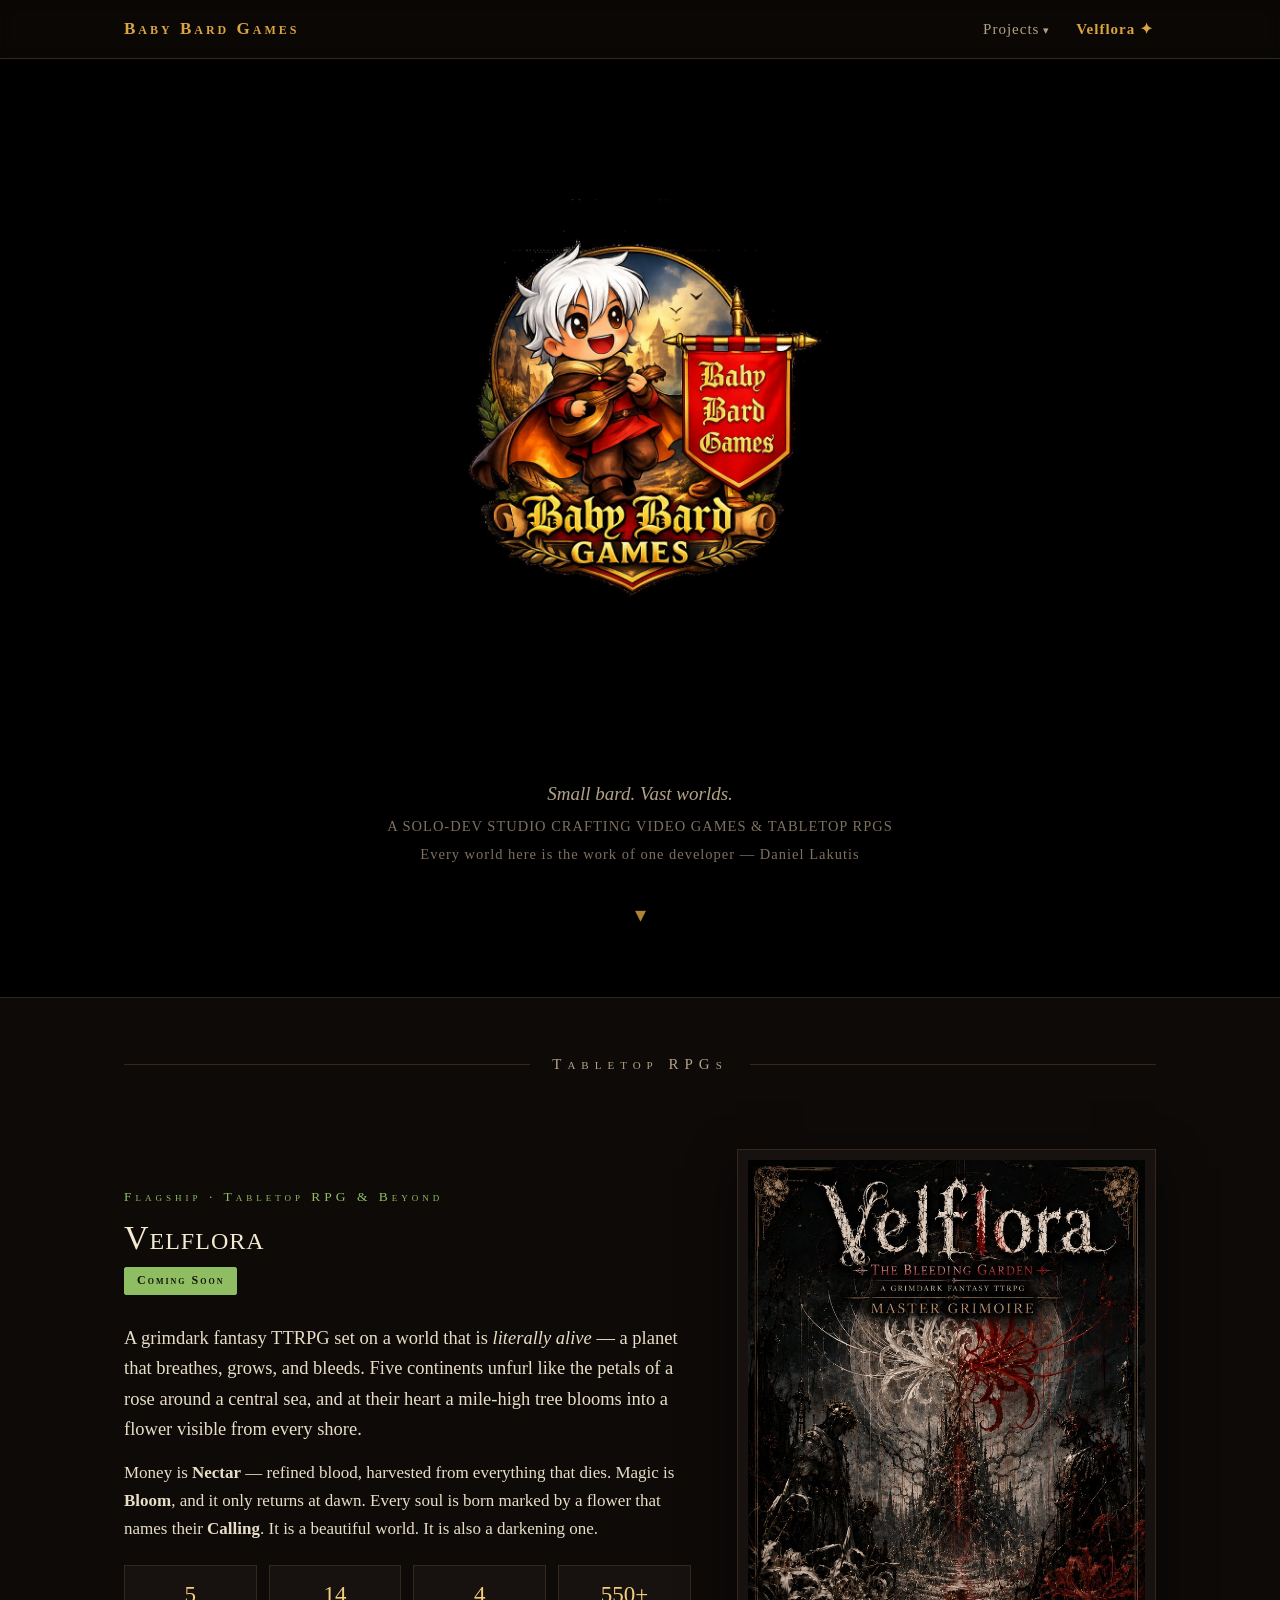
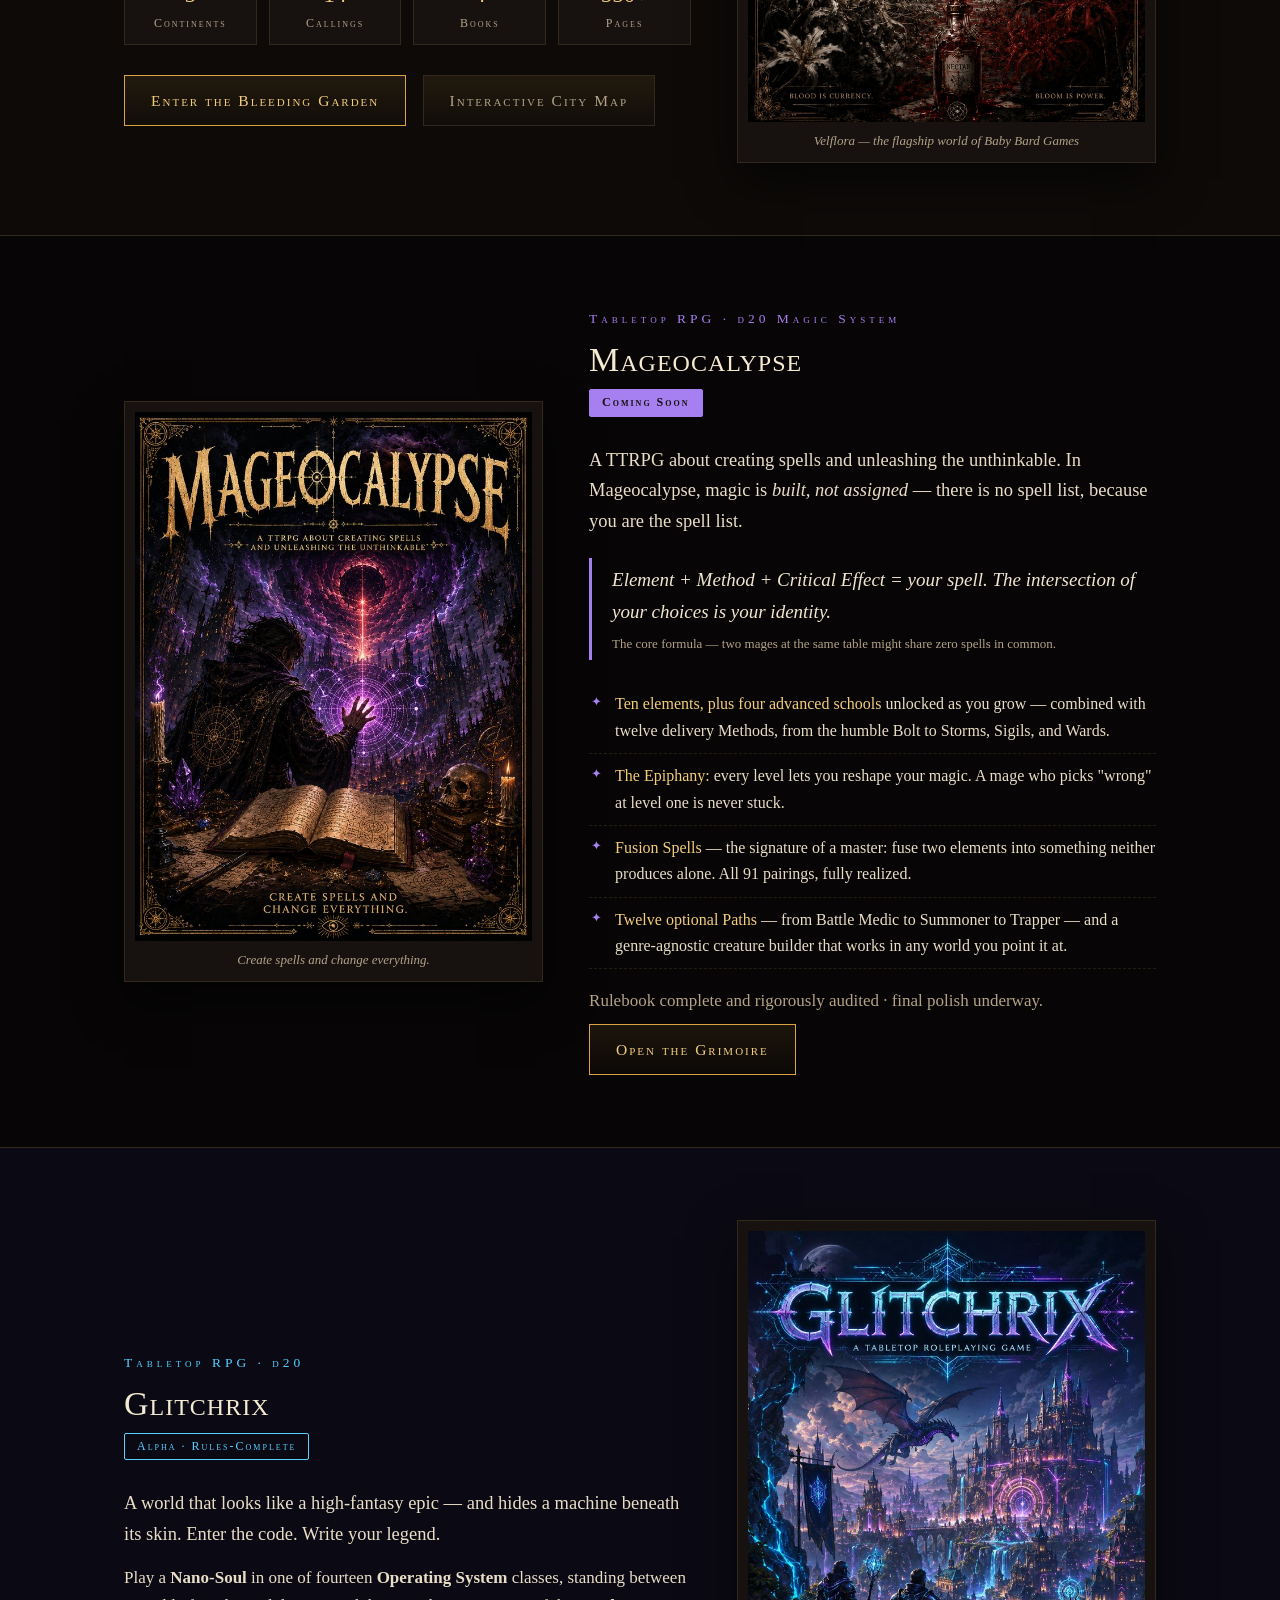
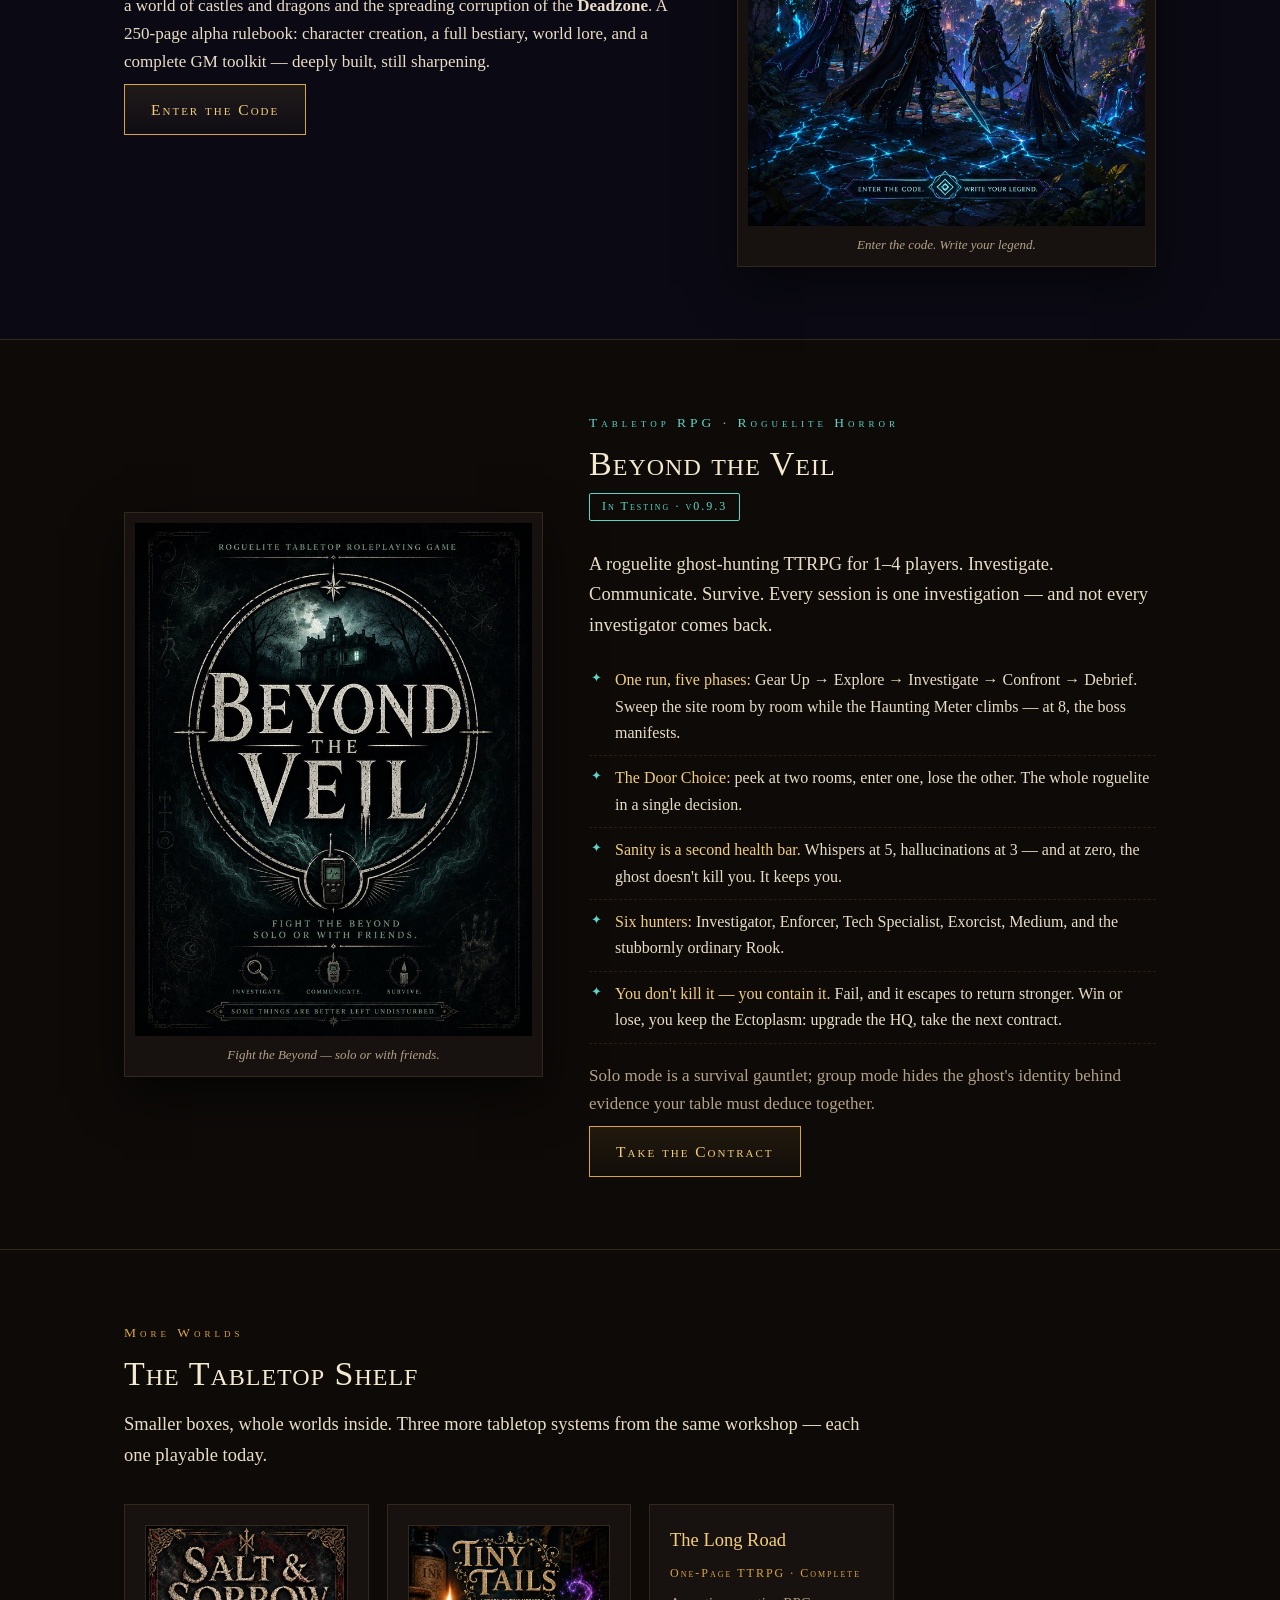
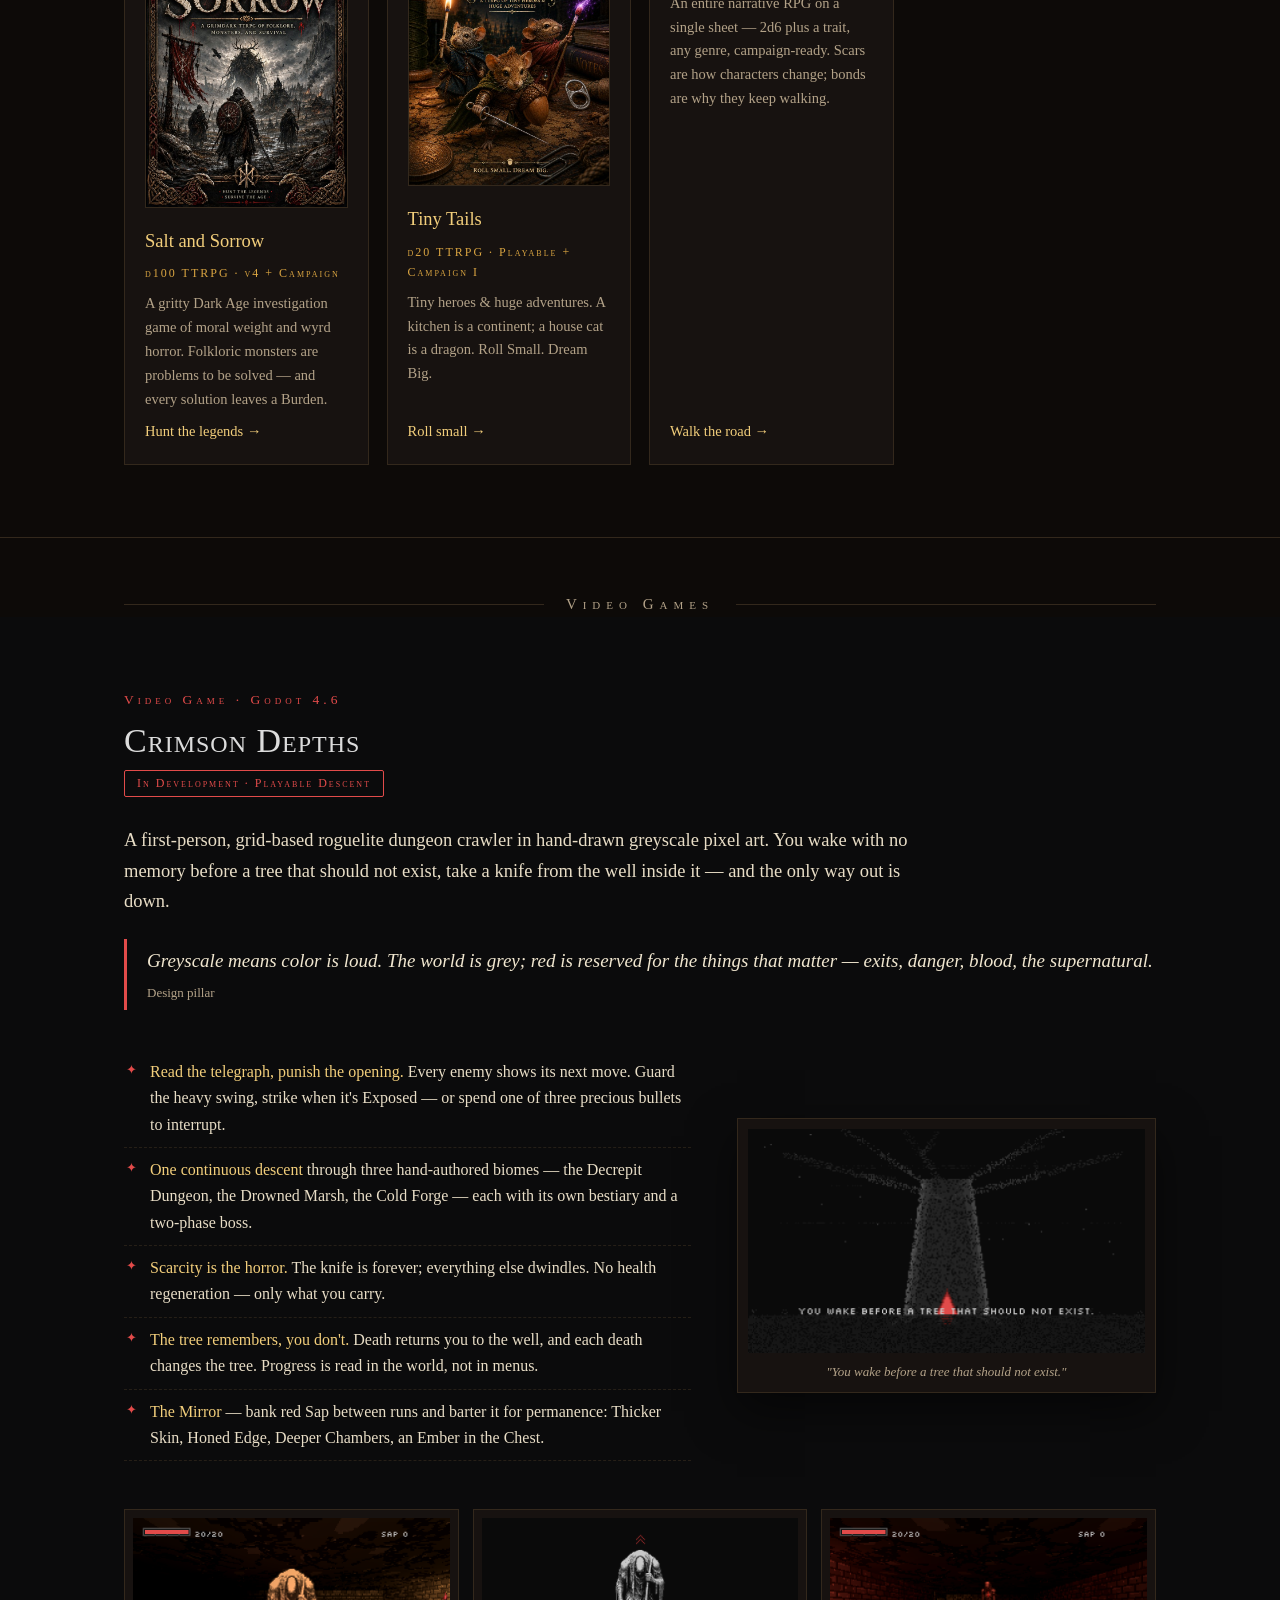
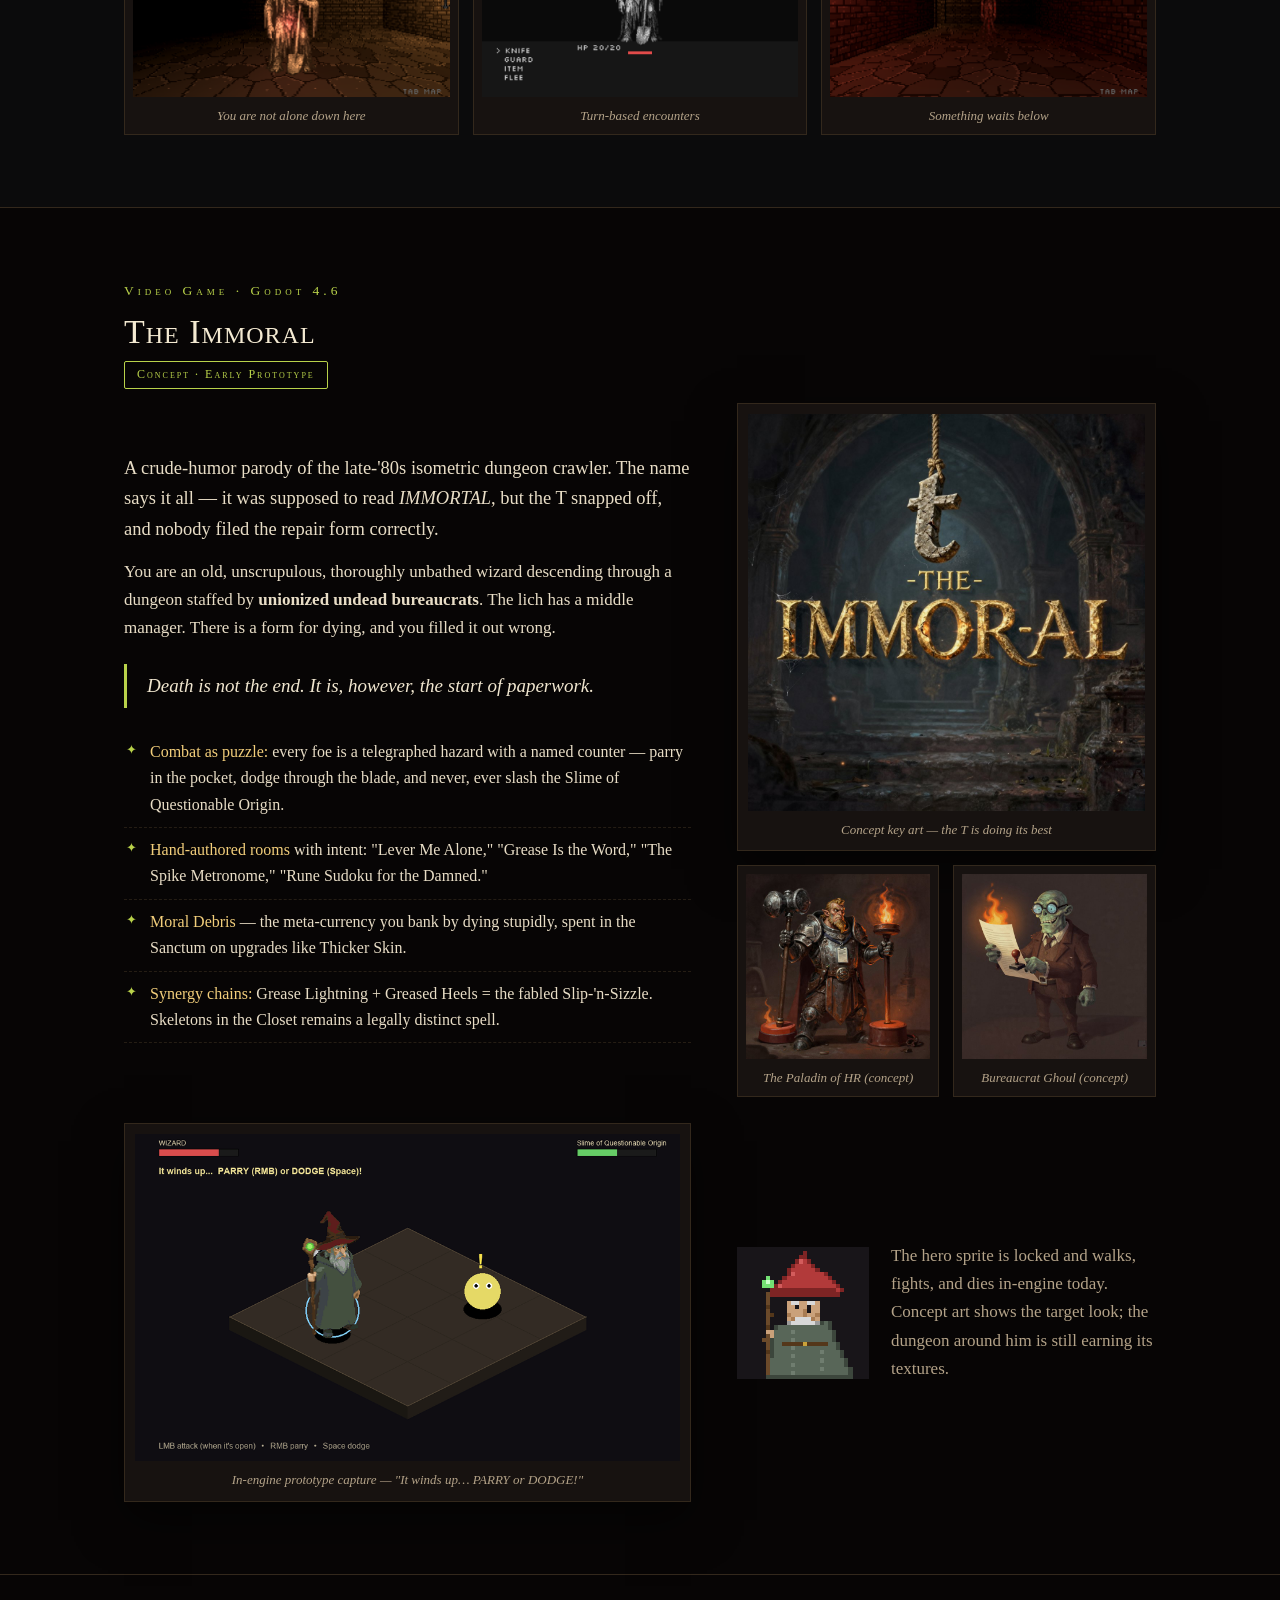
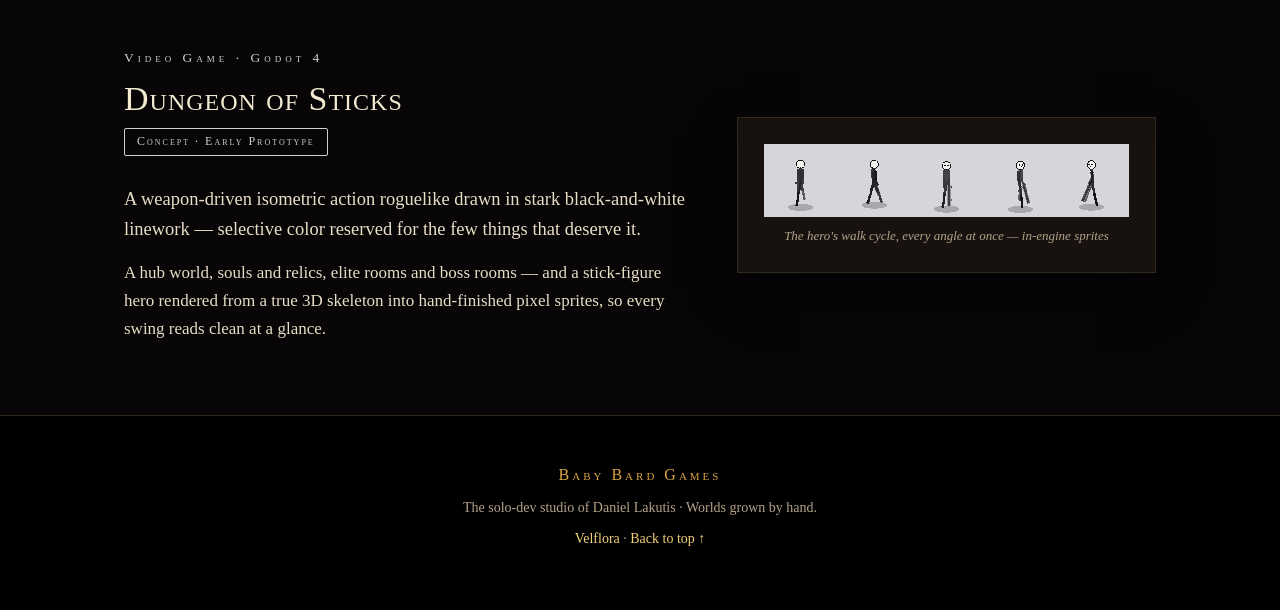
==== commit af9ce548: "Every TTRPG gets its own page: Mageocalypse, Beyond the Veil, Salt and Sorrow, Tiny Tails, The Long " ====
--- a/index.html
+++ b/index.html
@@ -18,11 +18,13 @@
         <a class="navlink" href="#projects" aria-haspopup="true">Projects</a>
         <div class="menu">
           <a href="velflora.html"><span>✦ Velflora</span> <span class="tag">flagship</span></a>
-          <a href="#mageocalypse"><span>Mageocalypse</span> <span class="tag">coming soon</span></a>
+          <a href="mageocalypse.html"><span>Mageocalypse</span> <span class="tag">coming soon</span></a>
           <a href="glitchrix.html"><span>Glitchrix</span> <span class="tag">alpha</span></a>
           <div class="sep"></div>
-          <a href="#beyond-the-veil"><span>Beyond the Veil</span> <span class="tag">in testing</span></a>
-          <a href="#tabletop-shelf"><span>The Tabletop Shelf</span> <span class="tag">more worlds</span></a>
+          <a href="beyond-the-veil.html"><span>Beyond the Veil</span> <span class="tag">in testing</span></a>
+          <a href="salt-and-sorrow.html"><span>Salt and Sorrow</span> <span class="tag">v4</span></a>
+          <a href="tiny-tails.html"><span>Tiny Tails</span> <span class="tag">playable</span></a>
+          <a href="the-long-road.html"><span>The Long Road</span> <span class="tag">complete</span></a>
           <div class="sep"></div>
           <a href="#crimson-depths"><span>Crimson Depths</span> <span class="tag">in dev</span></a>
           <a href="#the-immoral"><span>The Immoral</span> <span class="tag">concept</span></a>
@@ -91,6 +93,7 @@
         <li><b>Twelve optional Paths</b> — from Battle Medic to Summoner to Trapper — and a genre-agnostic creature builder that works in any world you point it at.</li>
       </ul>
       <p class="dim">Rulebook complete and rigorously audited · final polish underway.</p>
+      <a class="btn" href="mageocalypse.html">Open the Grimoire</a>
     </div>
   </div>
 </section>
@@ -133,6 +136,7 @@
         <li><b>You don't kill it — you contain it.</b> Fail, and it escapes to return stronger. Win or lose, you keep the Ectoplasm: upgrade the HQ, take the next contract.</li>
       </ul>
       <p class="dim">Solo mode is a survival gauntlet; group mode hides the ghost's identity behind evidence your table must deduce together.</p>
+      <a class="btn" href="beyond-the-veil.html">Take the Contract</a>
     </div>
   </div>
 </section>
@@ -149,17 +153,20 @@
         <h3>Salt and Sorrow</h3>
         <span class="flower">d100 TTRPG · v4 + Campaign</span>
         <p>A gritty Dark Age investigation game of moral weight and wyrd horror. Folkloric monsters are problems to be solved — and every solution leaves a Burden.</p>
+        <p style="margin-top:auto"><a href="salt-and-sorrow.html">Hunt the legends →</a></p>
       </div>
       <div class="card">
         <img class="cover" src="assets/tiny-tails-cover.jpg" alt="Tiny Tails cover art">
         <h3>Tiny Tails</h3>
         <span class="flower">d20 TTRPG · Playable + Campaign I</span>
         <p>Tiny heroes &amp; huge adventures. A kitchen is a continent; a house cat is a dragon. Roll Small. Dream Big.</p>
+        <p style="margin-top:auto"><a href="tiny-tails.html">Roll small →</a></p>
       </div>
       <div class="card">
         <h3>The Long Road</h3>
         <span class="flower">One-Page TTRPG · Complete</span>
         <p>An entire narrative RPG on a single sheet — 2d6 plus a trait, any genre, campaign-ready. Scars are how characters change; bonds are why they keep walking.</p>
+        <p style="margin-top:auto"><a href="the-long-road.html">Walk the road →</a></p>
       </div>
     </div>
   </div>
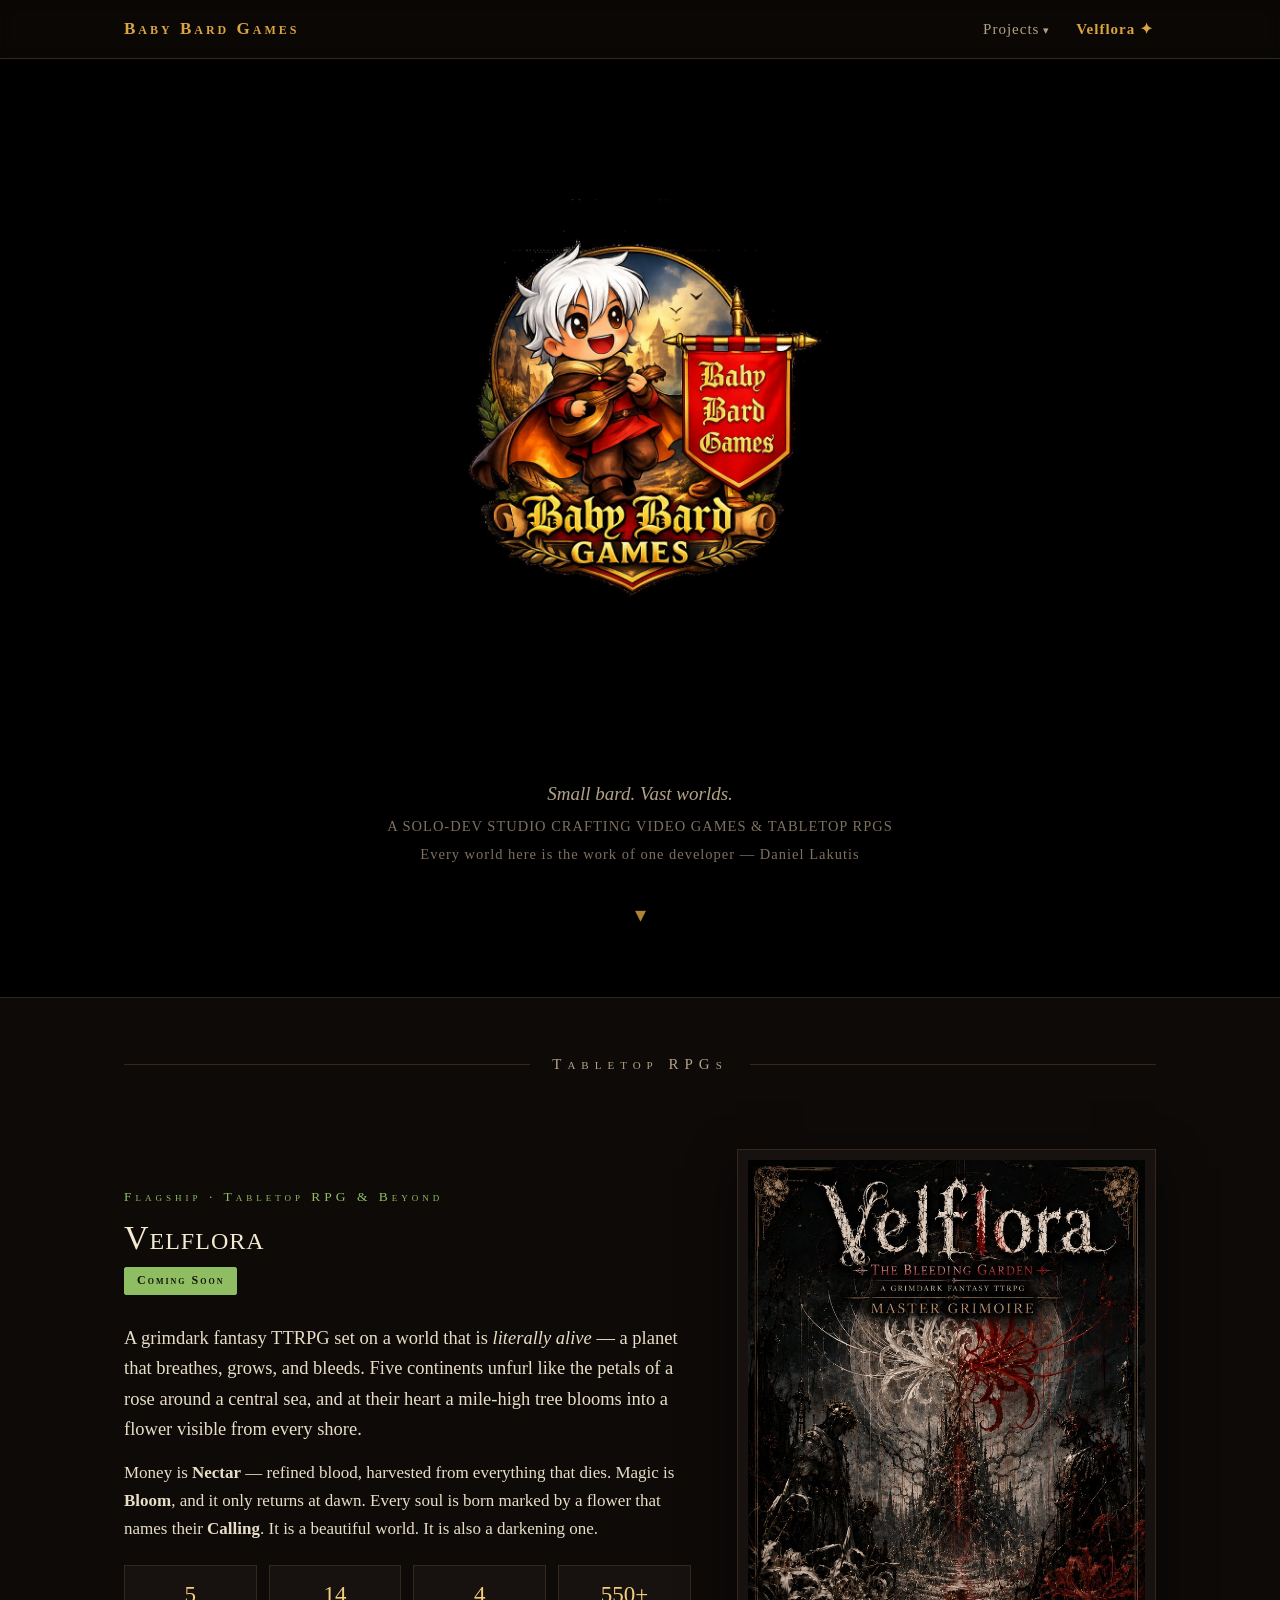
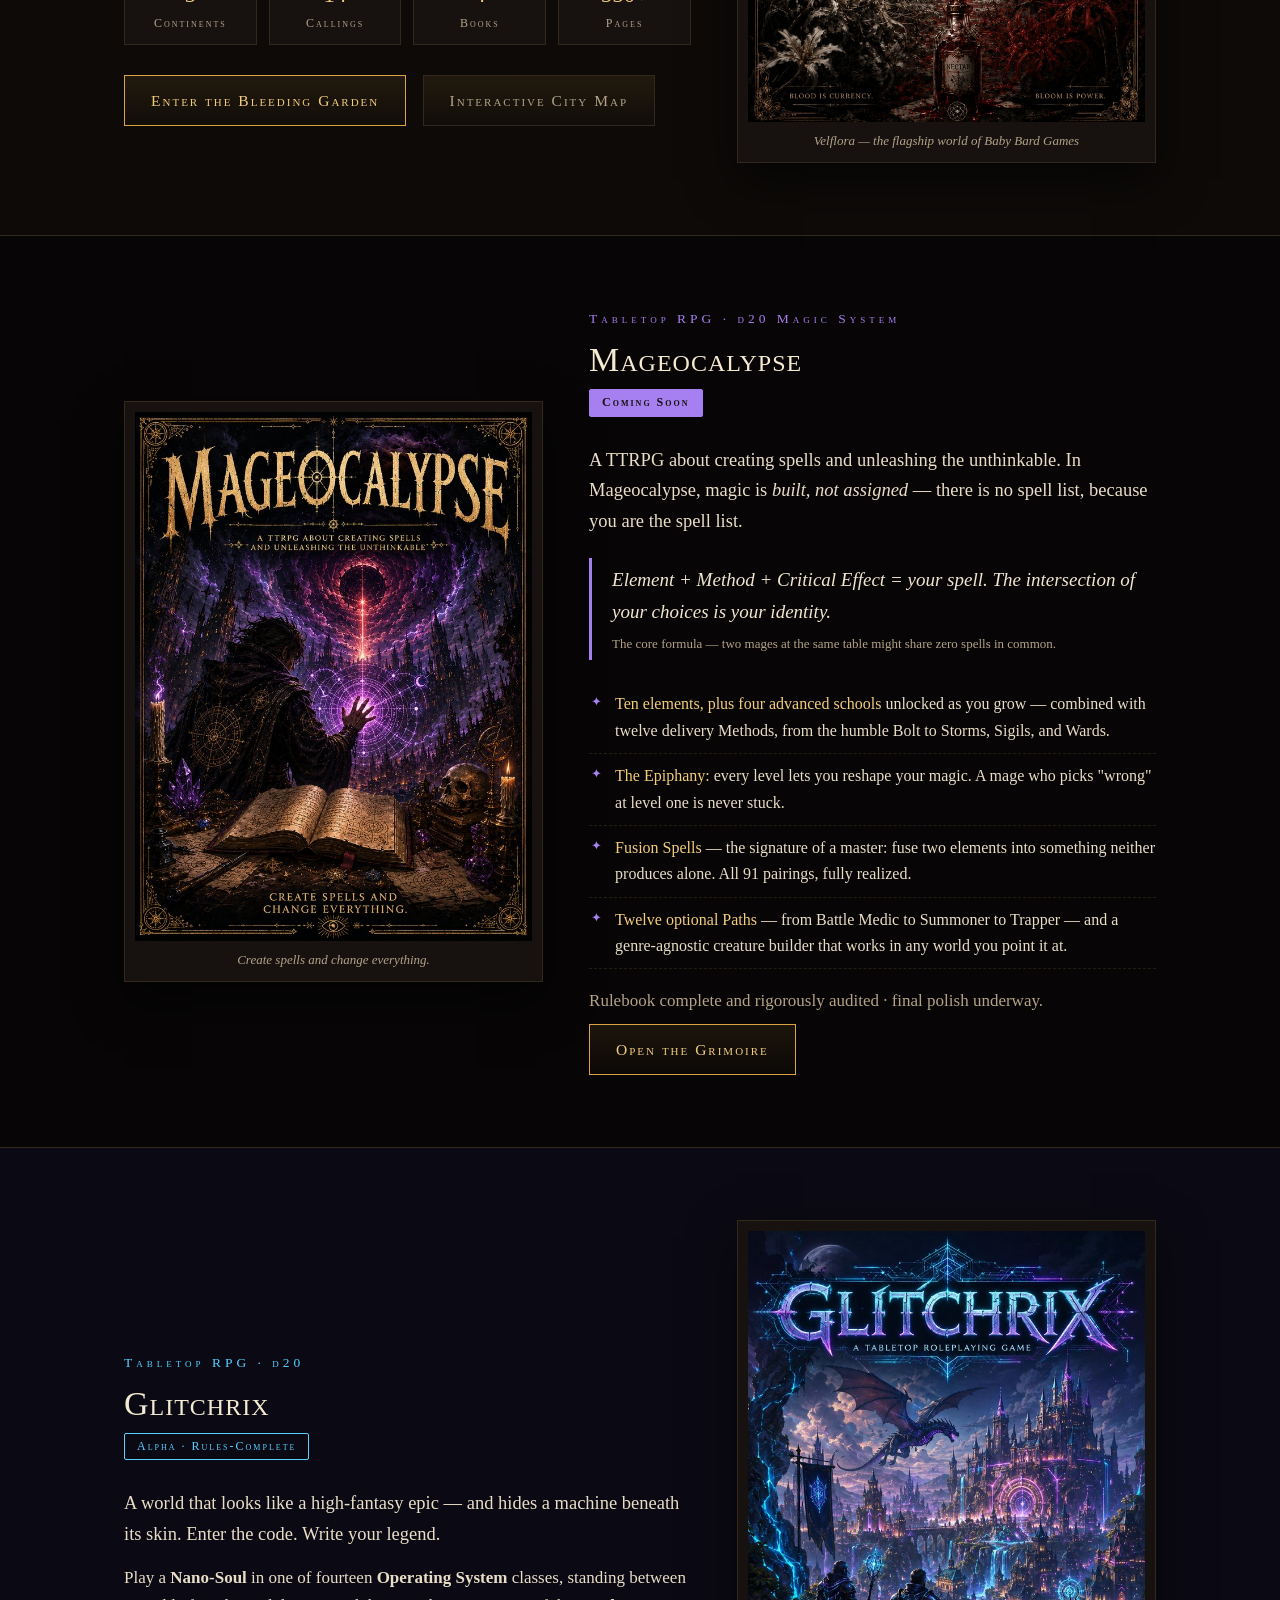
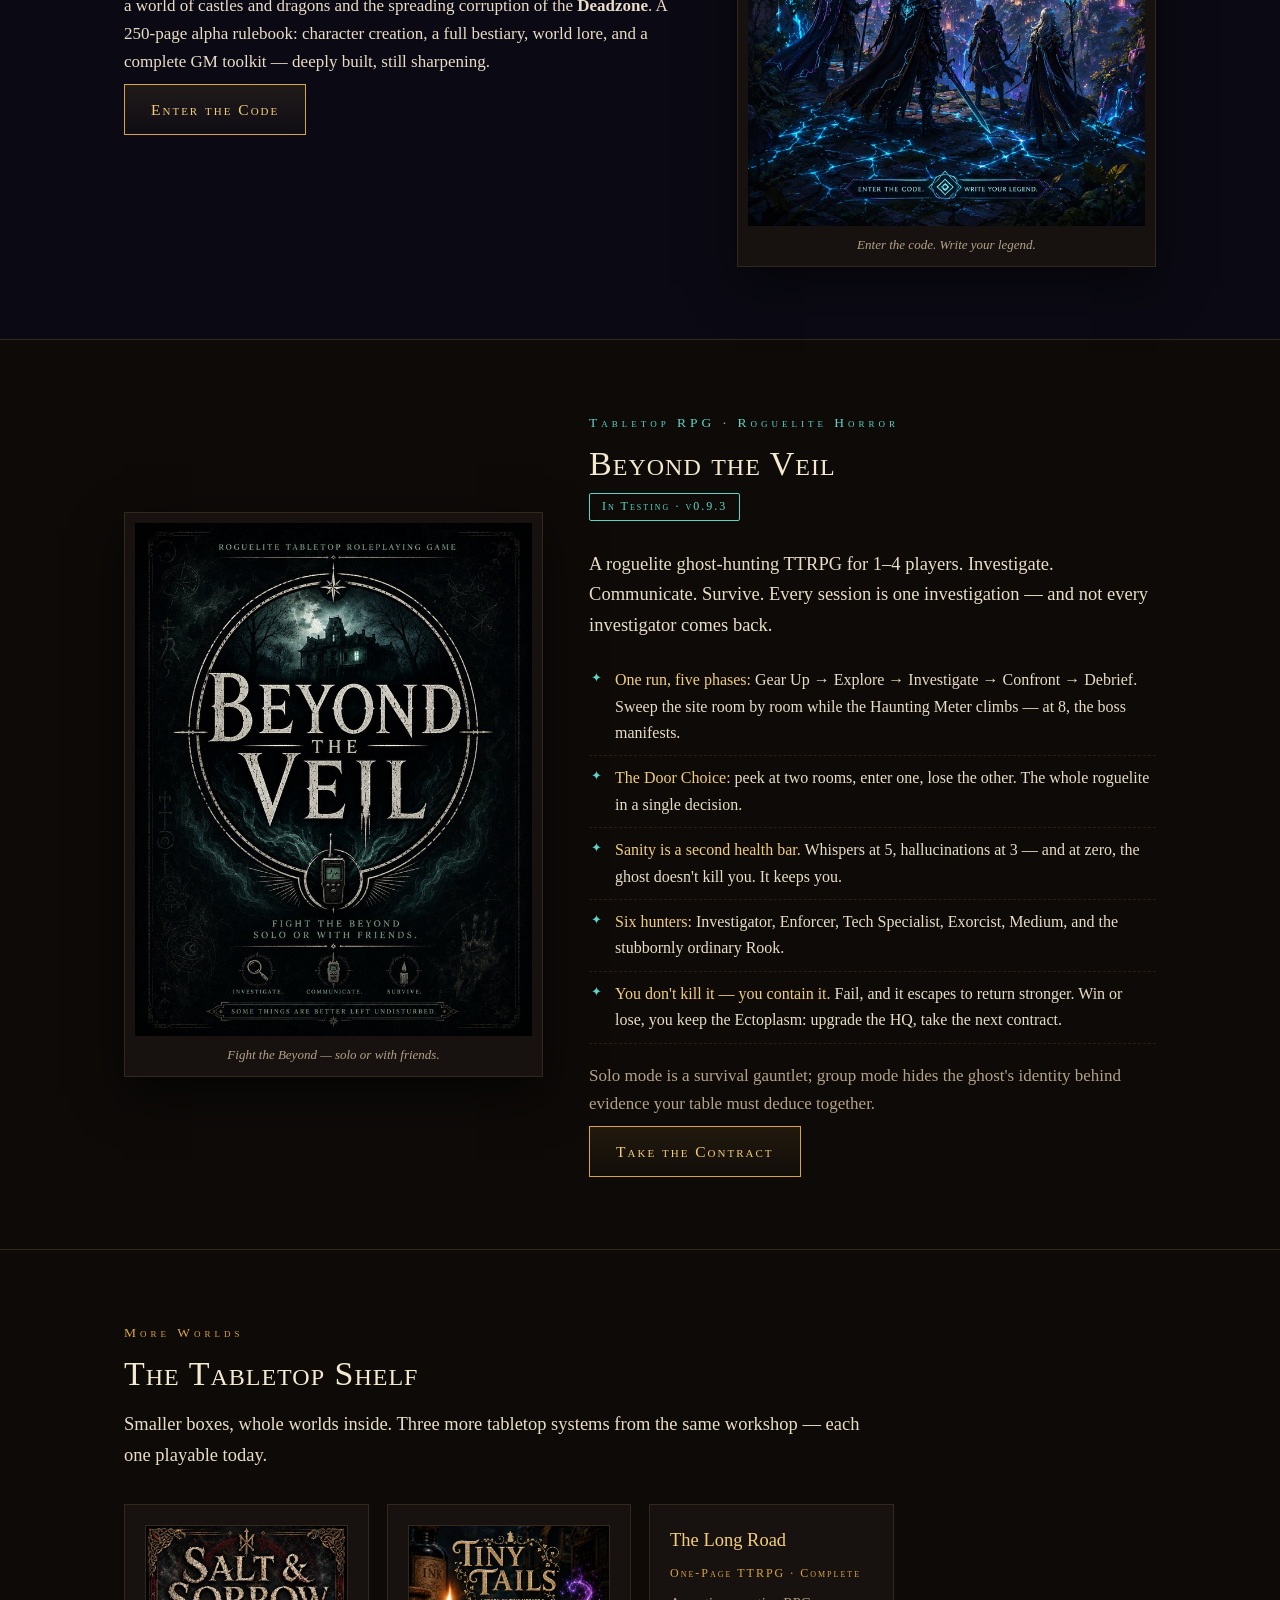
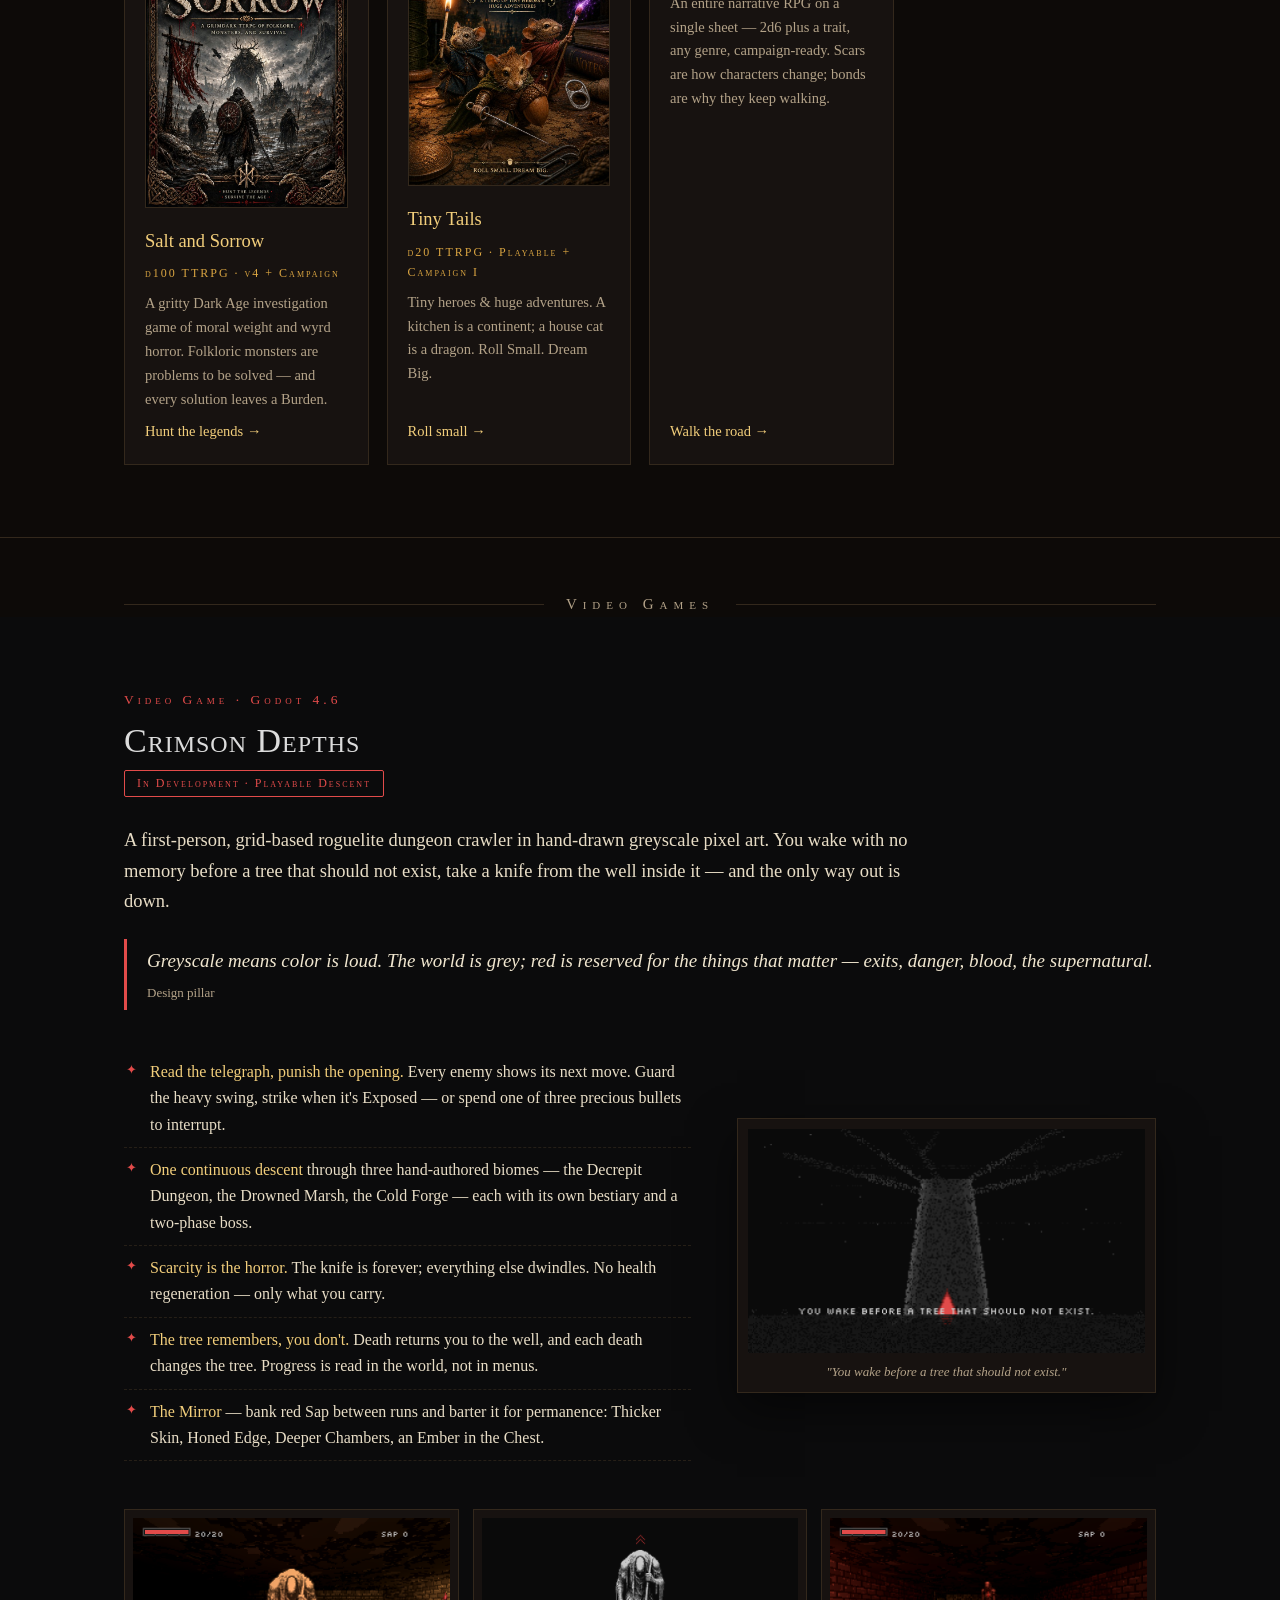
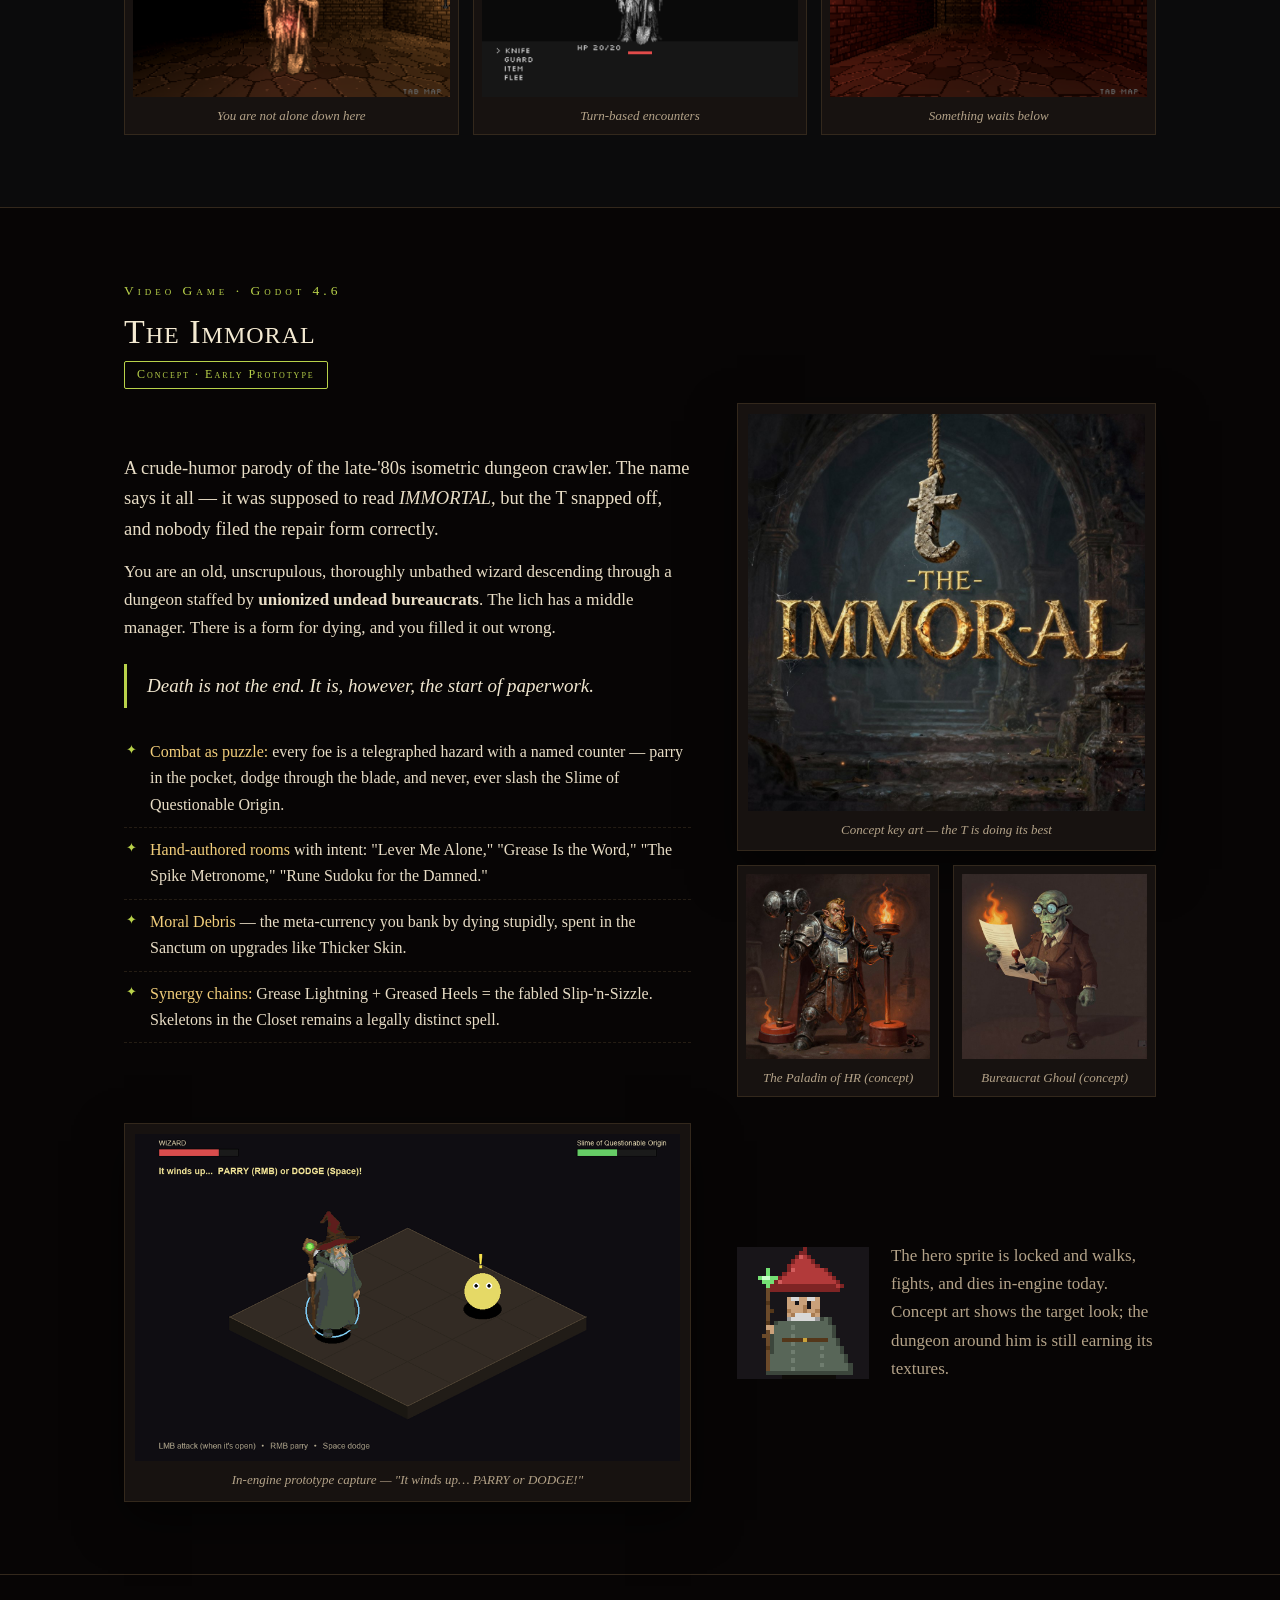
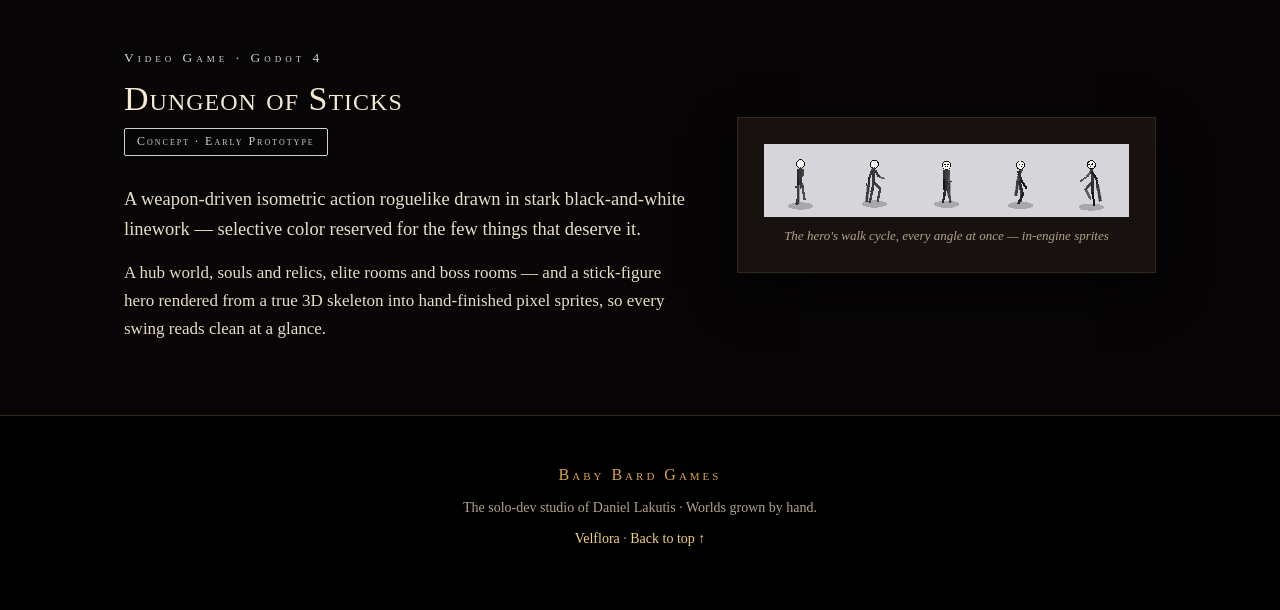
==== commit 3e727580: "Make Tabletop Shelf cards fully clickable via stretched links Co-Authored-By: Claude Fable 5 <norepl" ====
--- a/index.html
+++ b/index.html
@@ -153,20 +153,20 @@
         <h3>Salt and Sorrow</h3>
         <span class="flower">d100 TTRPG · v4 + Campaign</span>
         <p>A gritty Dark Age investigation game of moral weight and wyrd horror. Folkloric monsters are problems to be solved — and every solution leaves a Burden.</p>
-        <p style="margin-top:auto"><a href="salt-and-sorrow.html">Hunt the legends →</a></p>
+        <p style="margin-top:auto"><a class="stretch" href="salt-and-sorrow.html">Hunt the legends →</a></p>
       </div>
       <div class="card">
         <img class="cover" src="assets/tiny-tails-cover.jpg" alt="Tiny Tails cover art">
         <h3>Tiny Tails</h3>
         <span class="flower">d20 TTRPG · Playable + Campaign I</span>
         <p>Tiny heroes &amp; huge adventures. A kitchen is a continent; a house cat is a dragon. Roll Small. Dream Big.</p>
-        <p style="margin-top:auto"><a href="tiny-tails.html">Roll small →</a></p>
+        <p style="margin-top:auto"><a class="stretch" href="tiny-tails.html">Roll small →</a></p>
       </div>
       <div class="card">
         <h3>The Long Road</h3>
         <span class="flower">One-Page TTRPG · Complete</span>
         <p>An entire narrative RPG on a single sheet — 2d6 plus a trait, any genre, campaign-ready. Scars are how characters change; bonds are why they keep walking.</p>
-        <p style="margin-top:auto"><a href="the-long-road.html">Walk the road →</a></p>
+        <p style="margin-top:auto"><a class="stretch" href="the-long-road.html">Walk the road →</a></p>
       </div>
     </div>
   </div>
--- a/styles.css
+++ b/styles.css
@@ -172,7 +172,10 @@
 .card {
   background: var(--panel); border: 1px solid var(--line); padding: 20px;
   display: flex; flex-direction: column; gap: 8px;
-}
+  position: relative;
+}
+/* Stretch a card's link over the whole tile so the card itself is clickable */
+.card a.stretch::after { content: ""; position: absolute; inset: 0; }
 .card:hover { border-color: rgba(217,164,65,.5); }
 .card .flower { font-size: 12px; color: var(--accent); letter-spacing: 2px; font-variant: small-caps; }
 .card h3 { margin: 0; font-size: 18.5px; }
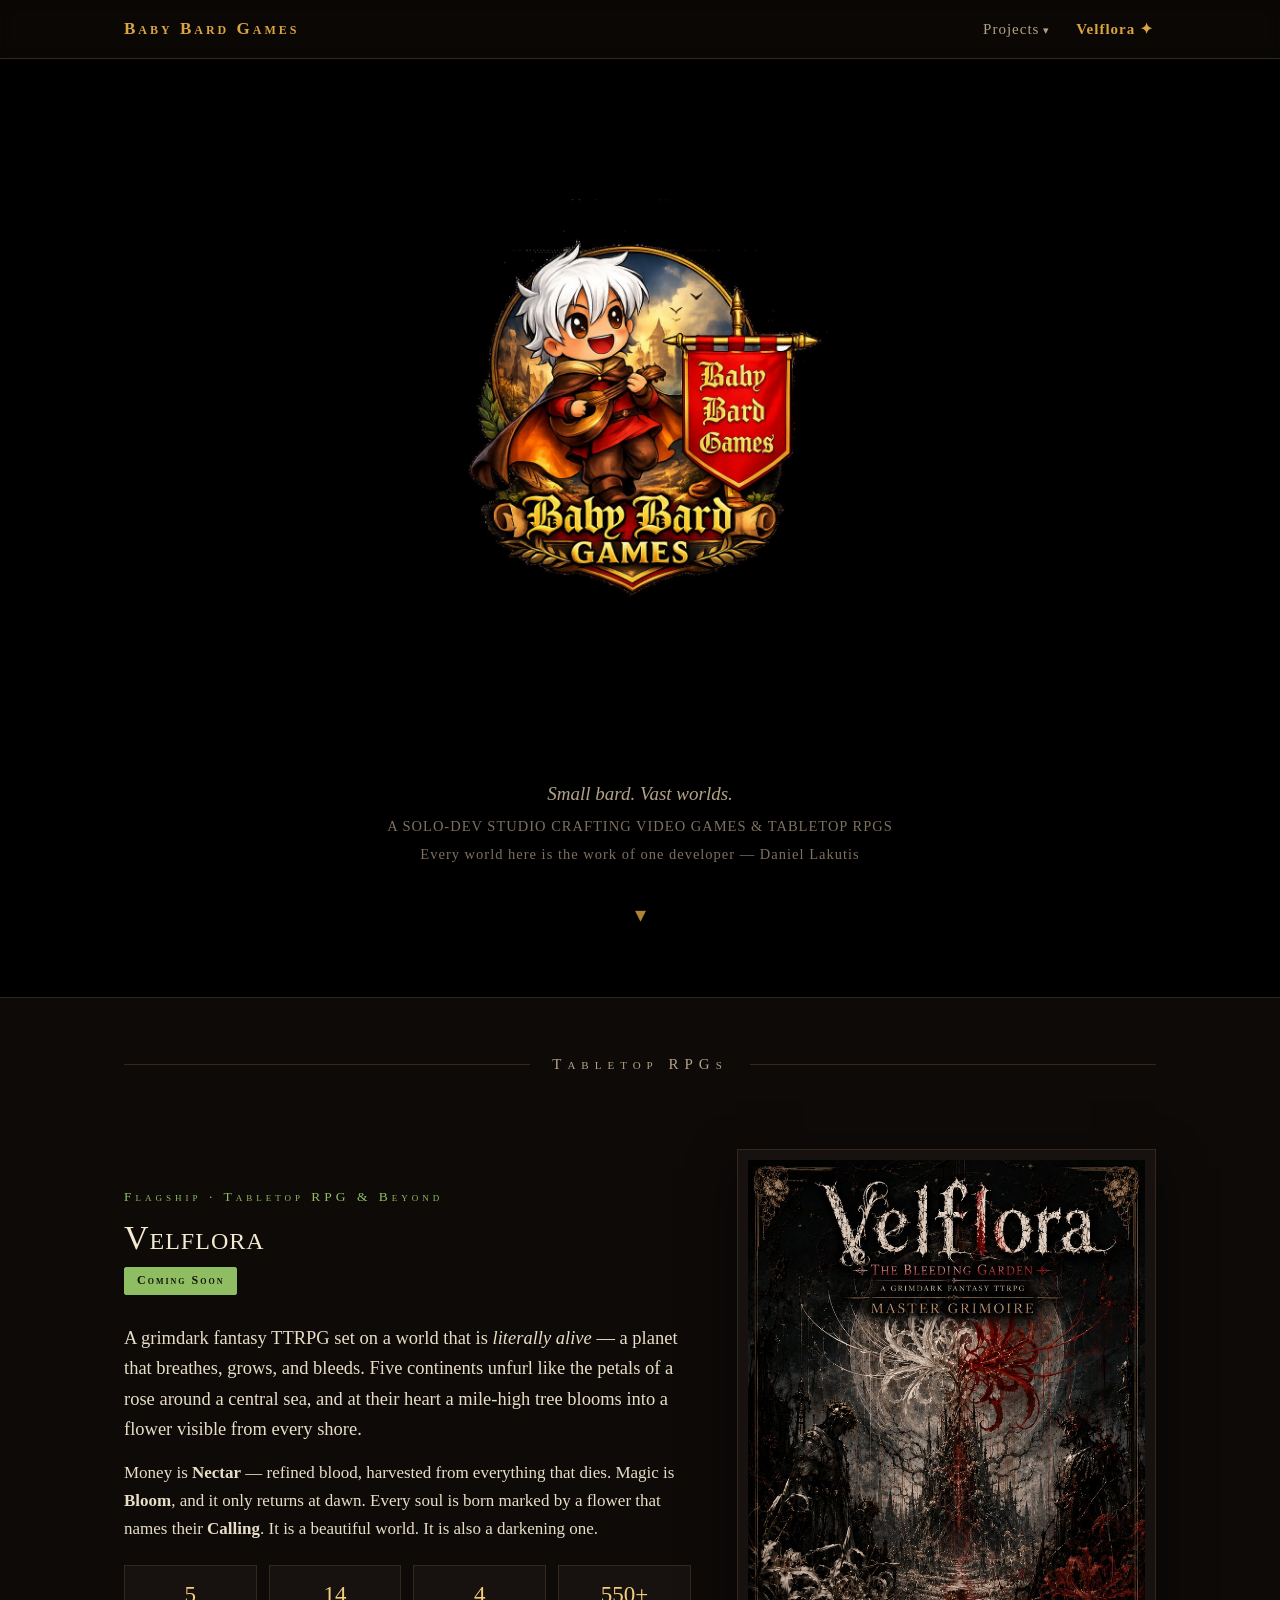
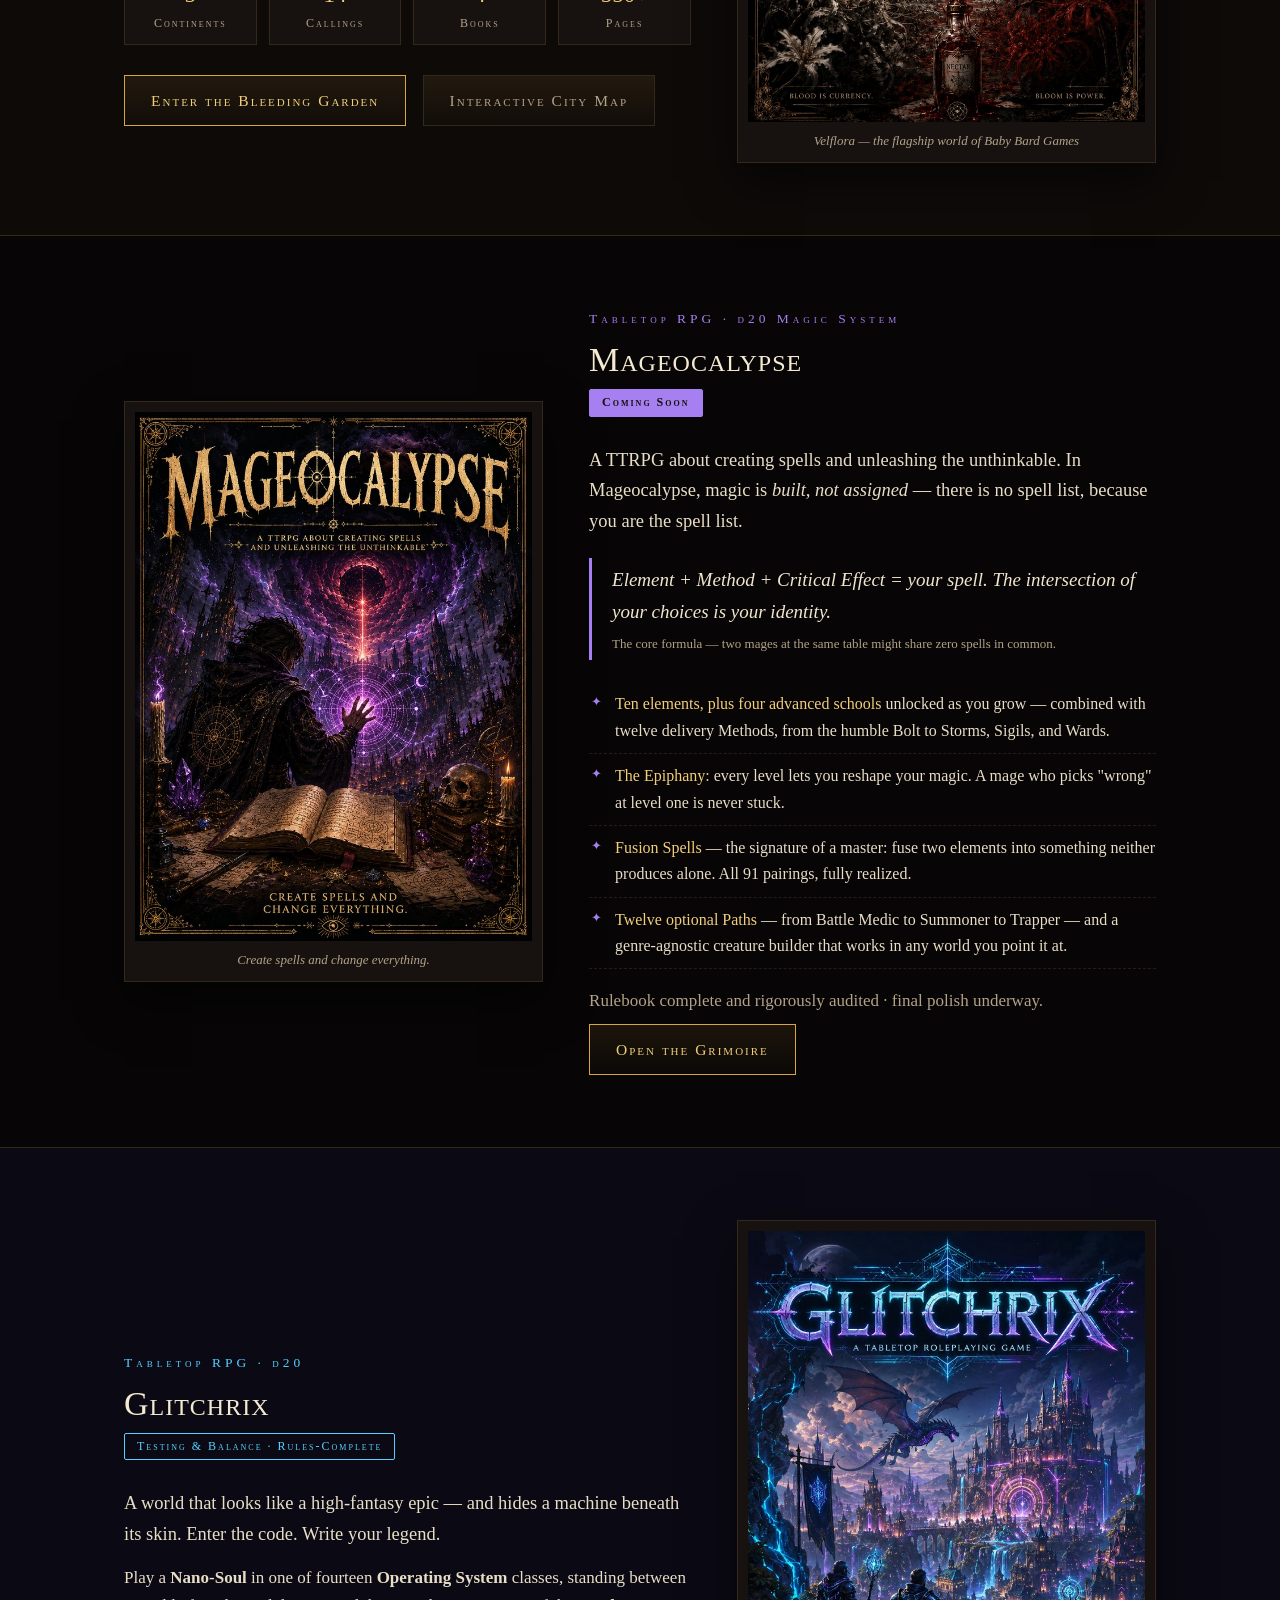
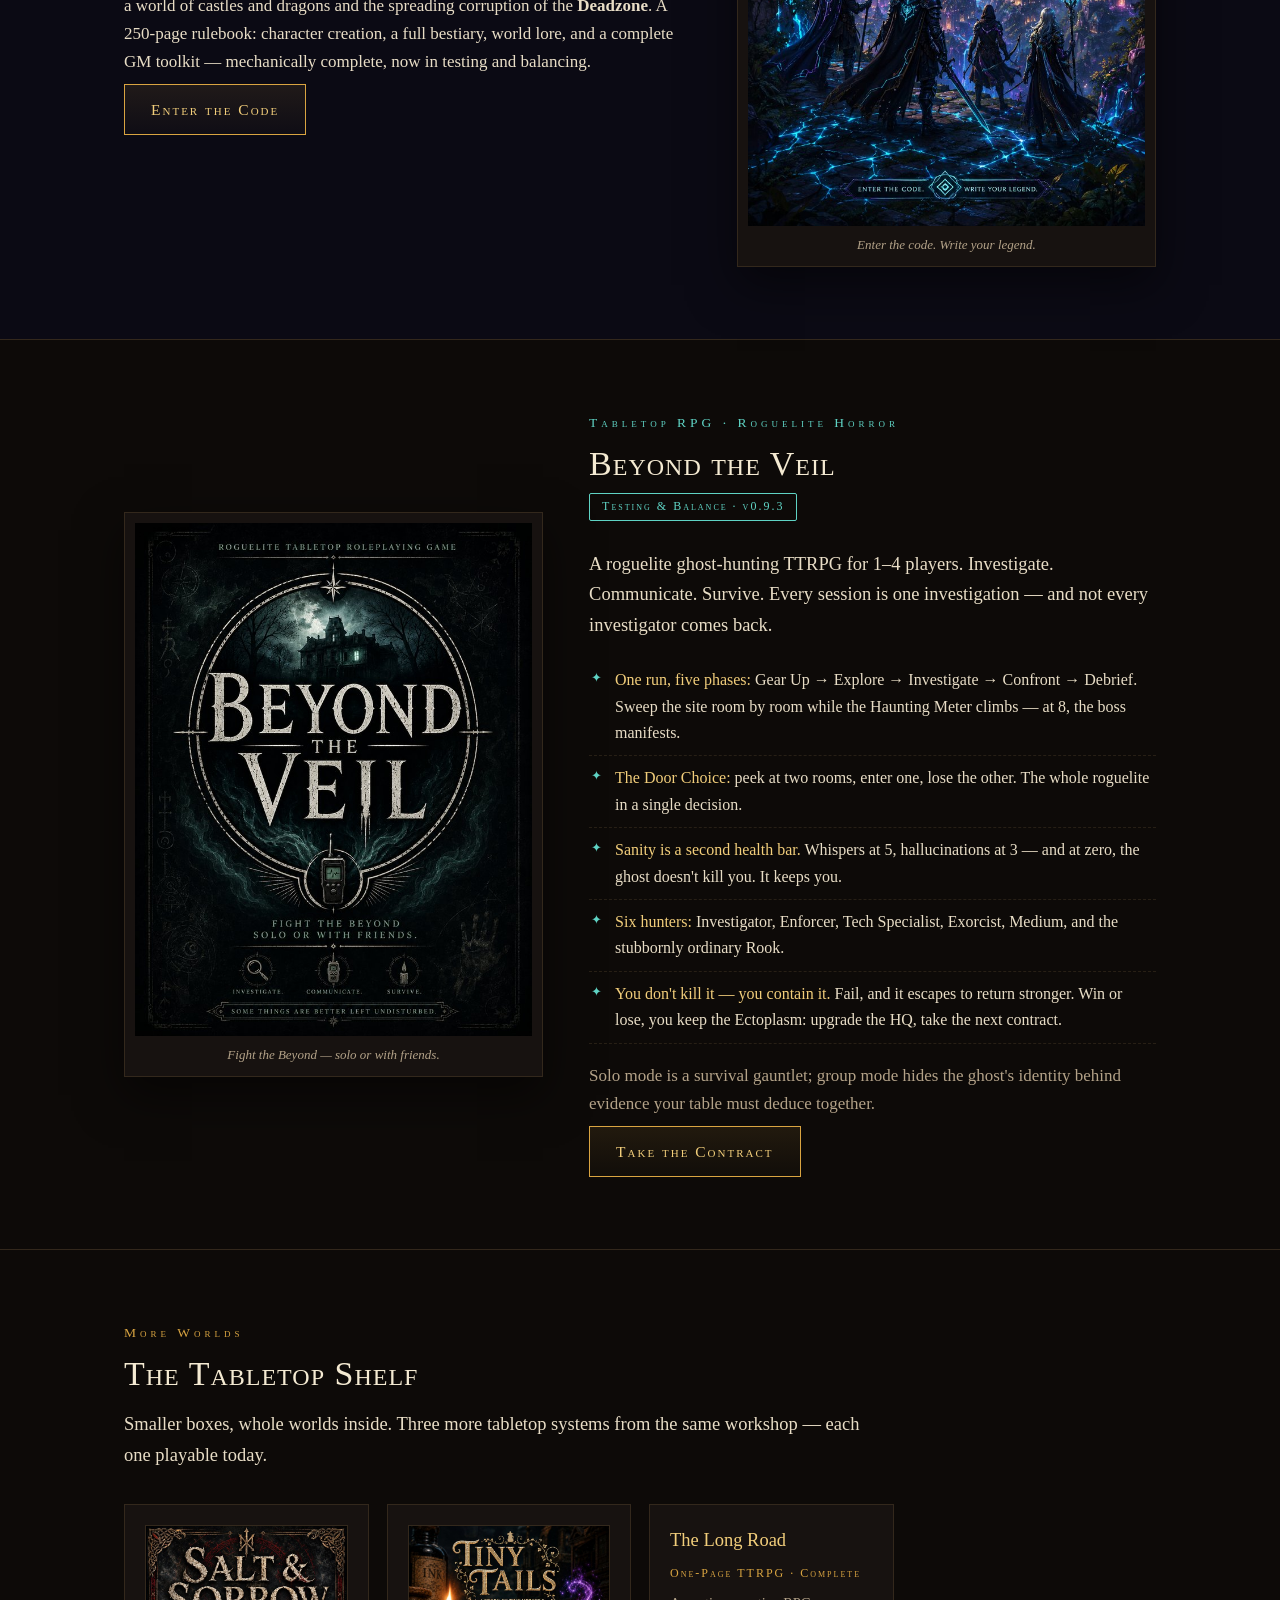
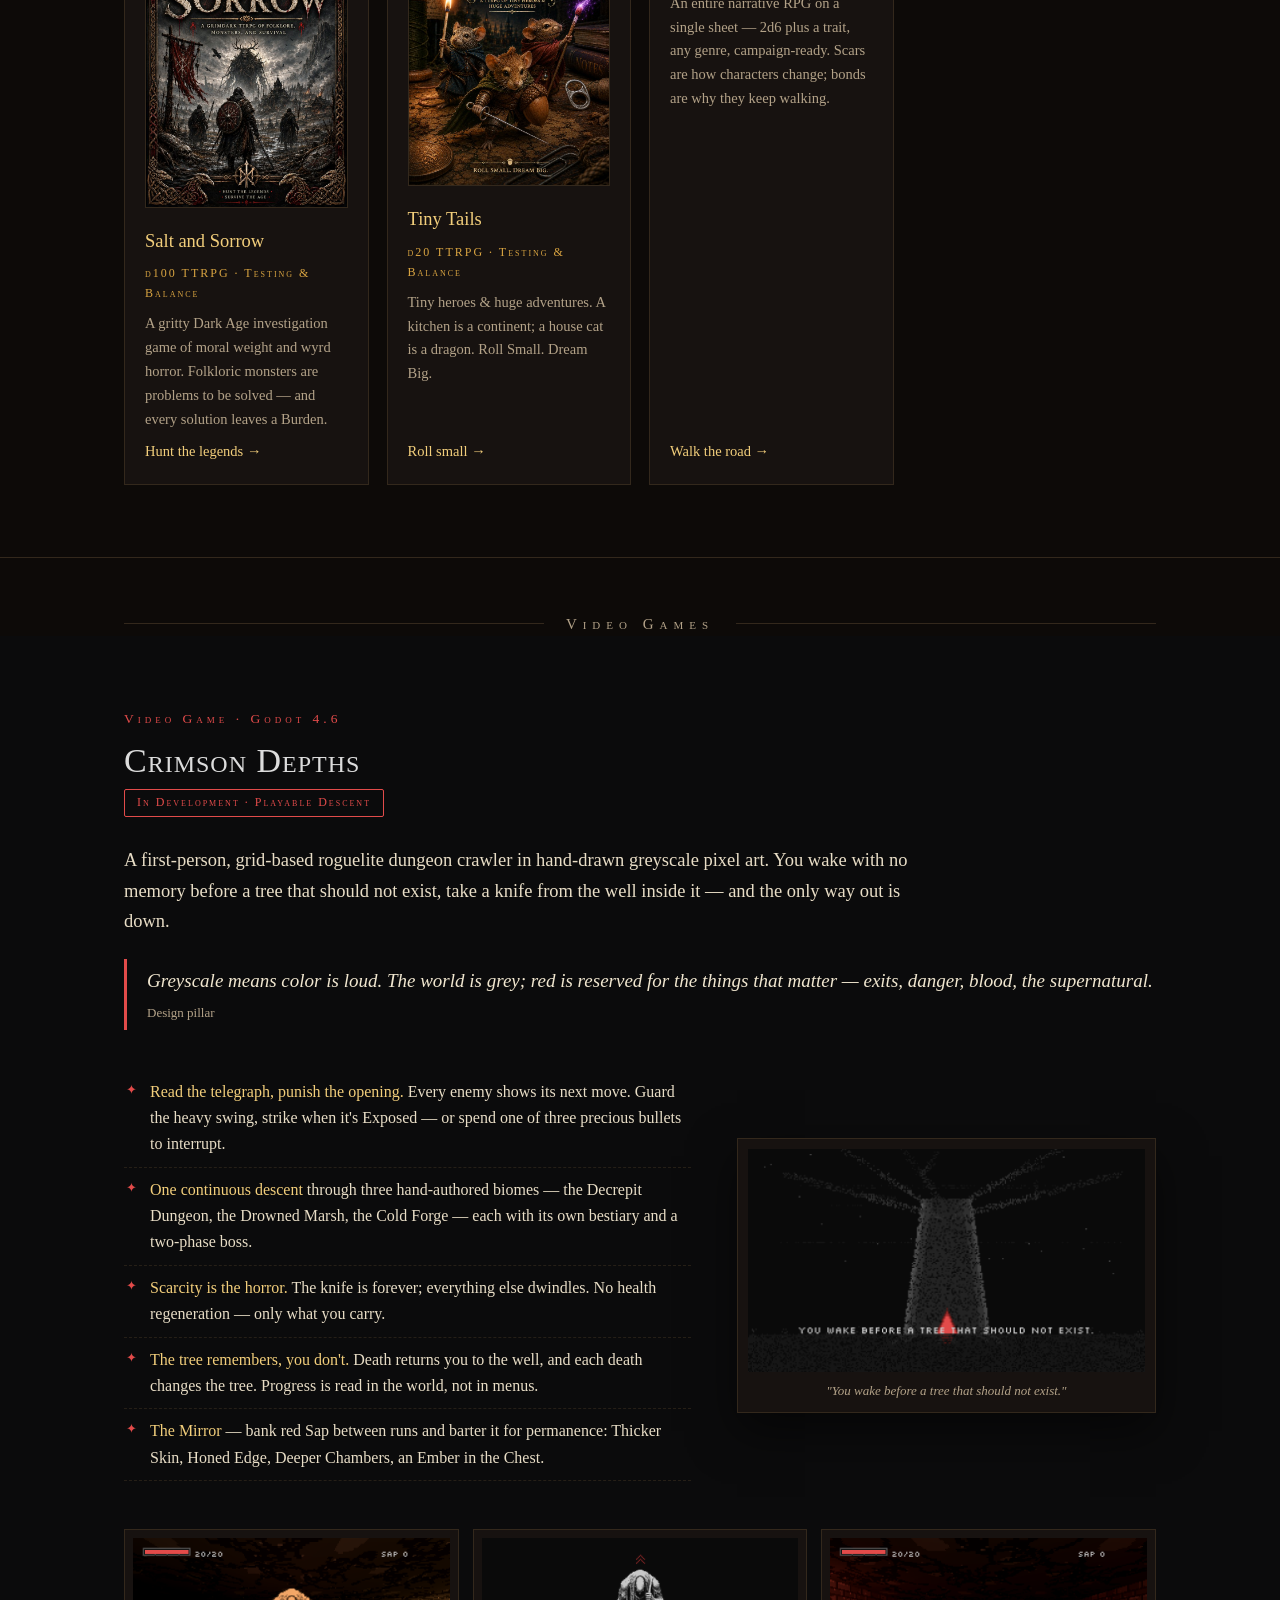
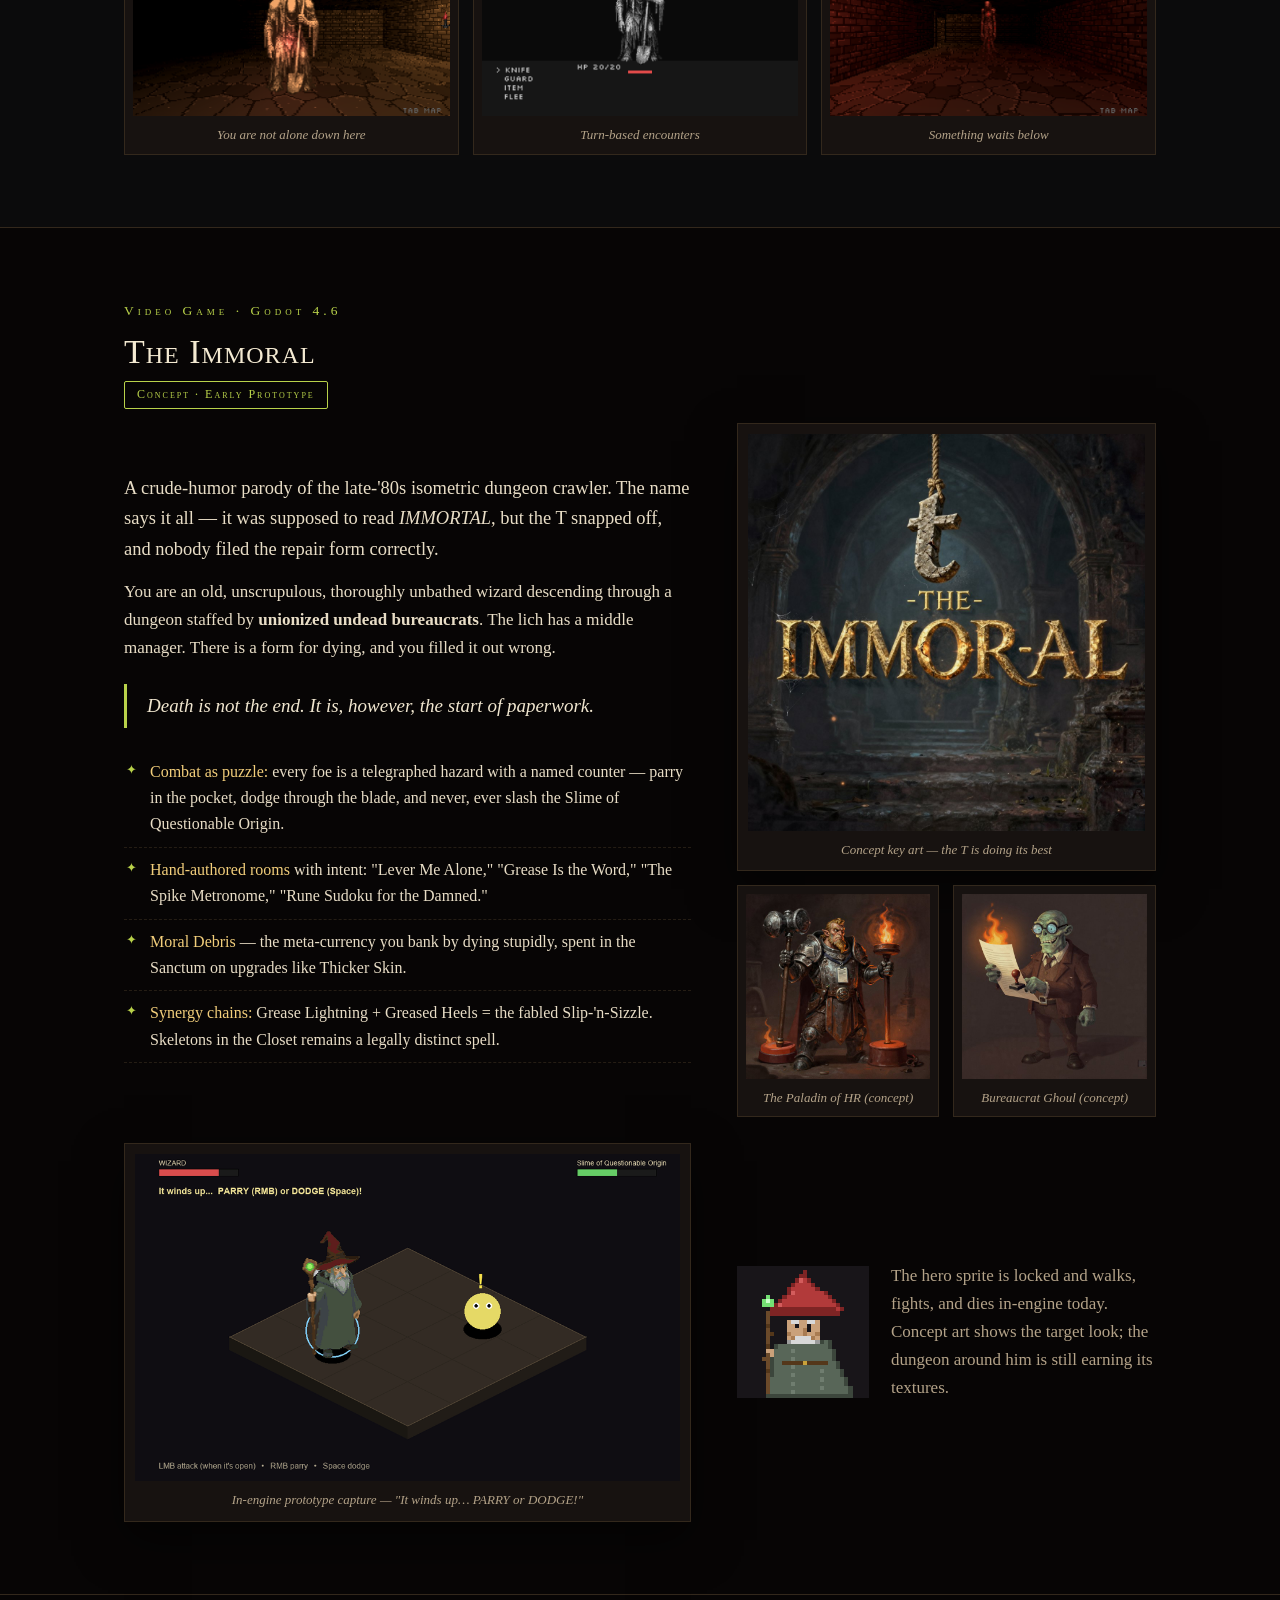
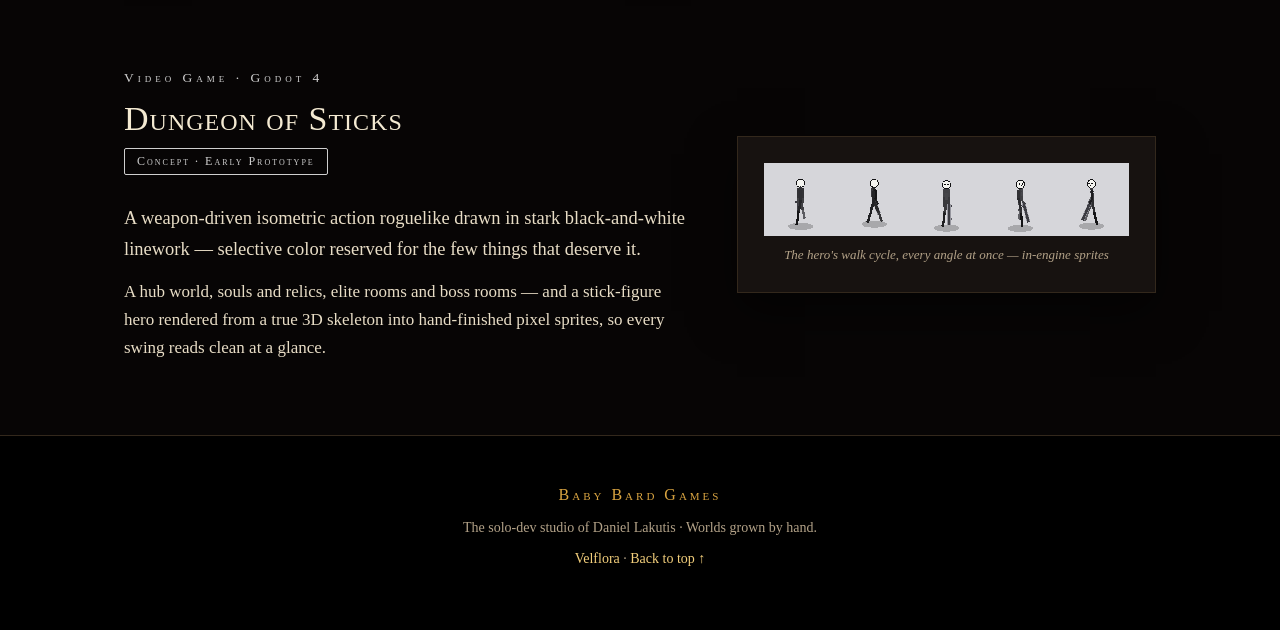
==== commit c3ea4d03: "Unify mechanically-complete TTRPGs under Testing & Balance status Glitchrix, Beyond the Veil, Salt a" ====
--- a/index.html
+++ b/index.html
@@ -19,11 +19,11 @@
         <div class="menu">
           <a href="velflora.html"><span>✦ Velflora</span> <span class="tag">flagship</span></a>
           <a href="mageocalypse.html"><span>Mageocalypse</span> <span class="tag">coming soon</span></a>
-          <a href="glitchrix.html"><span>Glitchrix</span> <span class="tag">alpha</span></a>
+          <a href="glitchrix.html"><span>Glitchrix</span> <span class="tag">testing</span></a>
           <div class="sep"></div>
-          <a href="beyond-the-veil.html"><span>Beyond the Veil</span> <span class="tag">in testing</span></a>
-          <a href="salt-and-sorrow.html"><span>Salt and Sorrow</span> <span class="tag">v4</span></a>
-          <a href="tiny-tails.html"><span>Tiny Tails</span> <span class="tag">playable</span></a>
+          <a href="beyond-the-veil.html"><span>Beyond the Veil</span> <span class="tag">testing</span></a>
+          <a href="salt-and-sorrow.html"><span>Salt and Sorrow</span> <span class="tag">testing</span></a>
+          <a href="tiny-tails.html"><span>Tiny Tails</span> <span class="tag">testing</span></a>
           <a href="the-long-road.html"><span>The Long Road</span> <span class="tag">complete</span></a>
           <div class="sep"></div>
           <a href="#crimson-depths"><span>Crimson Depths</span> <span class="tag">in dev</span></a>
@@ -104,9 +104,9 @@
     <div>
       <div class="kicker">Tabletop RPG · d20</div>
       <h2 class="title">Glitchrix</h2>
-      <span class="chip">Alpha · Rules-Complete</span>
+      <span class="chip">Testing &amp; Balance · Rules-Complete</span>
       <p class="lede">A world that looks like a high-fantasy epic — and hides a machine beneath its skin. Enter the code. Write your legend.</p>
-      <p>Play a <b>Nano-Soul</b> in one of fourteen <b>Operating System</b> classes, standing between a world of castles and dragons and the spreading corruption of the <b>Deadzone</b>. A 250-page alpha rulebook: character creation, a full bestiary, world lore, and a complete GM toolkit — deeply built, still sharpening.</p>
+      <p>Play a <b>Nano-Soul</b> in one of fourteen <b>Operating System</b> classes, standing between a world of castles and dragons and the spreading corruption of the <b>Deadzone</b>. A 250-page rulebook: character creation, a full bestiary, world lore, and a complete GM toolkit — mechanically complete, now in testing and balancing.</p>
       <a class="btn" href="glitchrix.html">Enter the Code</a>
     </div>
     <figure class="framed">
@@ -126,7 +126,7 @@
     <div>
       <div class="kicker">Tabletop RPG · Roguelite Horror</div>
       <h2 class="title">Beyond the Veil</h2>
-      <span class="chip">In Testing · v0.9.3</span>
+      <span class="chip">Testing &amp; Balance · v0.9.3</span>
       <p class="lede">A roguelite ghost-hunting TTRPG for 1–4 players. Investigate. Communicate. Survive. Every session is one investigation — and not every investigator comes back.</p>
       <ul class="features">
         <li><b>One run, five phases:</b> Gear Up → Explore → Investigate → Confront → Debrief. Sweep the site room by room while the Haunting Meter climbs — at 8, the boss manifests.</li>
@@ -151,14 +151,14 @@
       <div class="card">
         <img class="cover" src="assets/salt-sorrow-cover.jpg" alt="Salt and Sorrow cover art">
         <h3>Salt and Sorrow</h3>
-        <span class="flower">d100 TTRPG · v4 + Campaign</span>
+        <span class="flower">d100 TTRPG · Testing &amp; Balance</span>
         <p>A gritty Dark Age investigation game of moral weight and wyrd horror. Folkloric monsters are problems to be solved — and every solution leaves a Burden.</p>
         <p style="margin-top:auto"><a class="stretch" href="salt-and-sorrow.html">Hunt the legends →</a></p>
       </div>
       <div class="card">
         <img class="cover" src="assets/tiny-tails-cover.jpg" alt="Tiny Tails cover art">
         <h3>Tiny Tails</h3>
-        <span class="flower">d20 TTRPG · Playable + Campaign I</span>
+        <span class="flower">d20 TTRPG · Testing &amp; Balance</span>
         <p>Tiny heroes &amp; huge adventures. A kitchen is a continent; a house cat is a dragon. Roll Small. Dream Big.</p>
         <p style="margin-top:auto"><a class="stretch" href="tiny-tails.html">Roll small →</a></p>
       </div>
